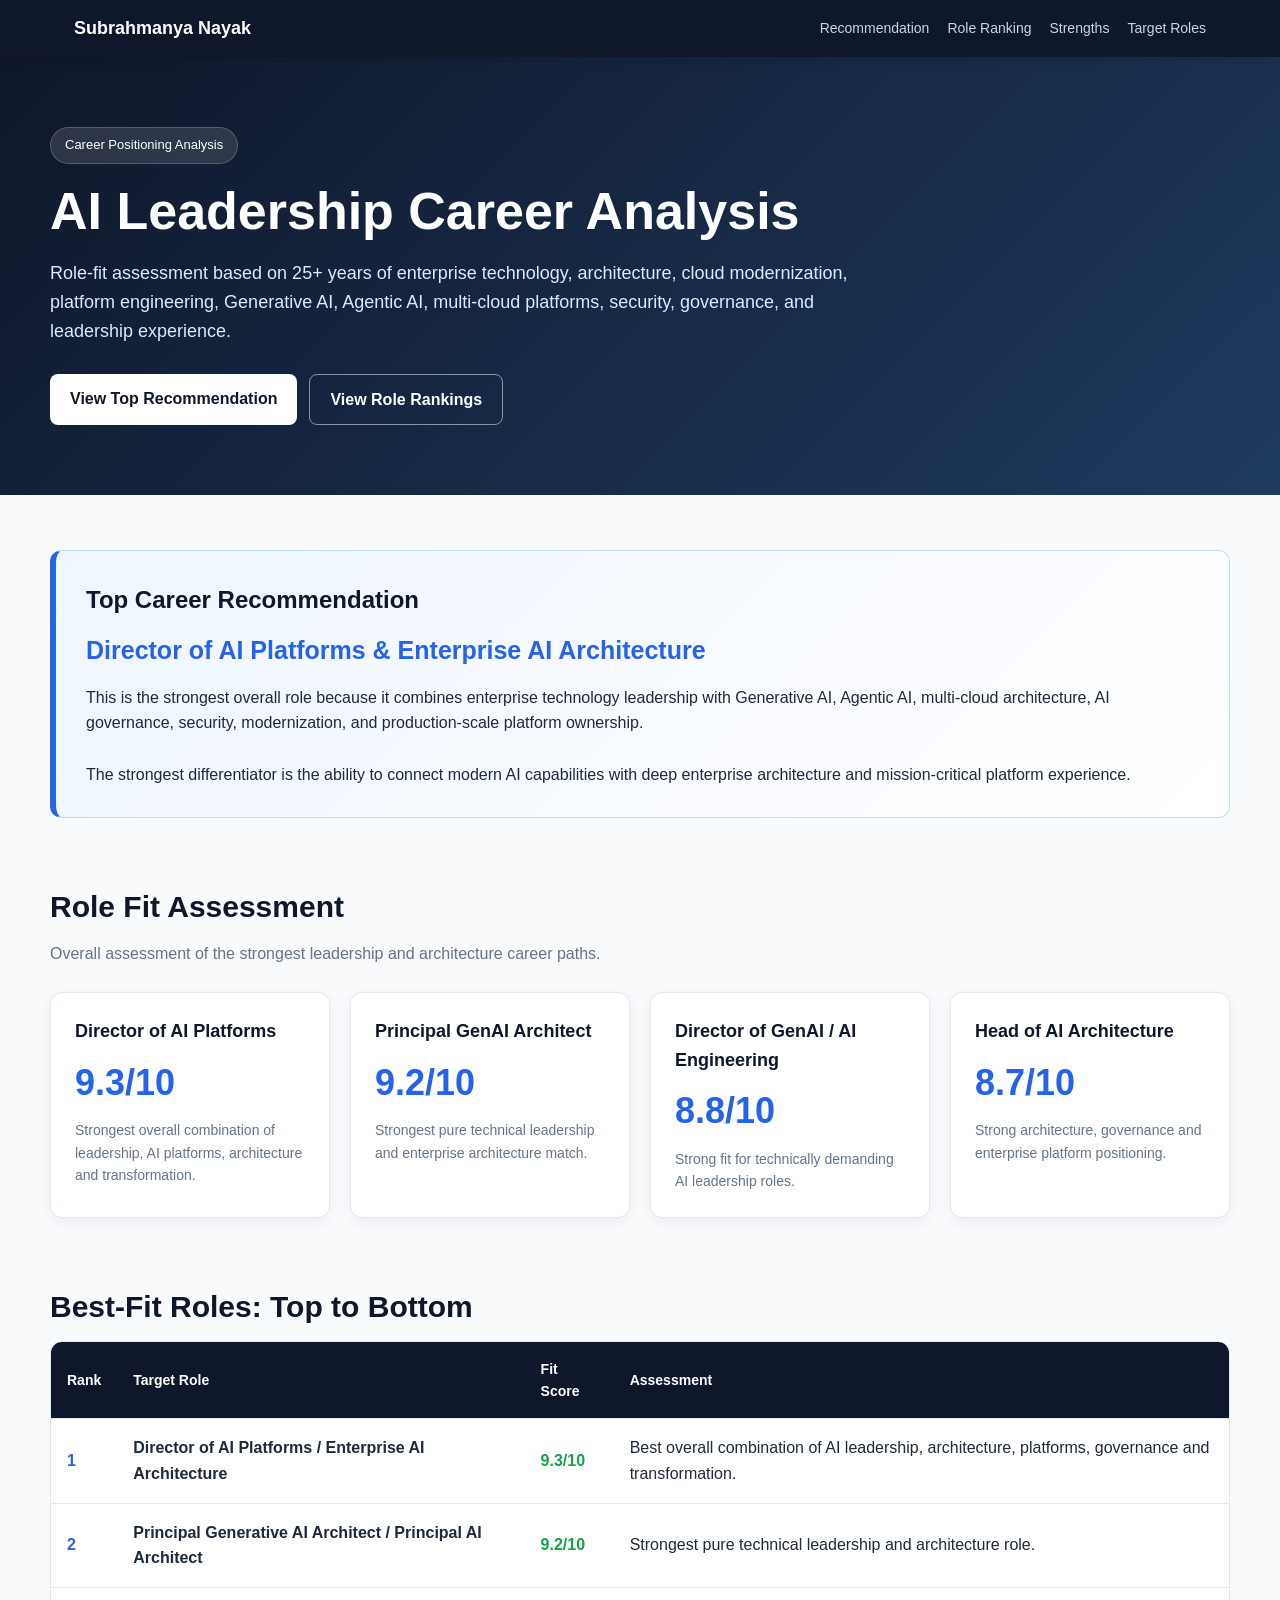
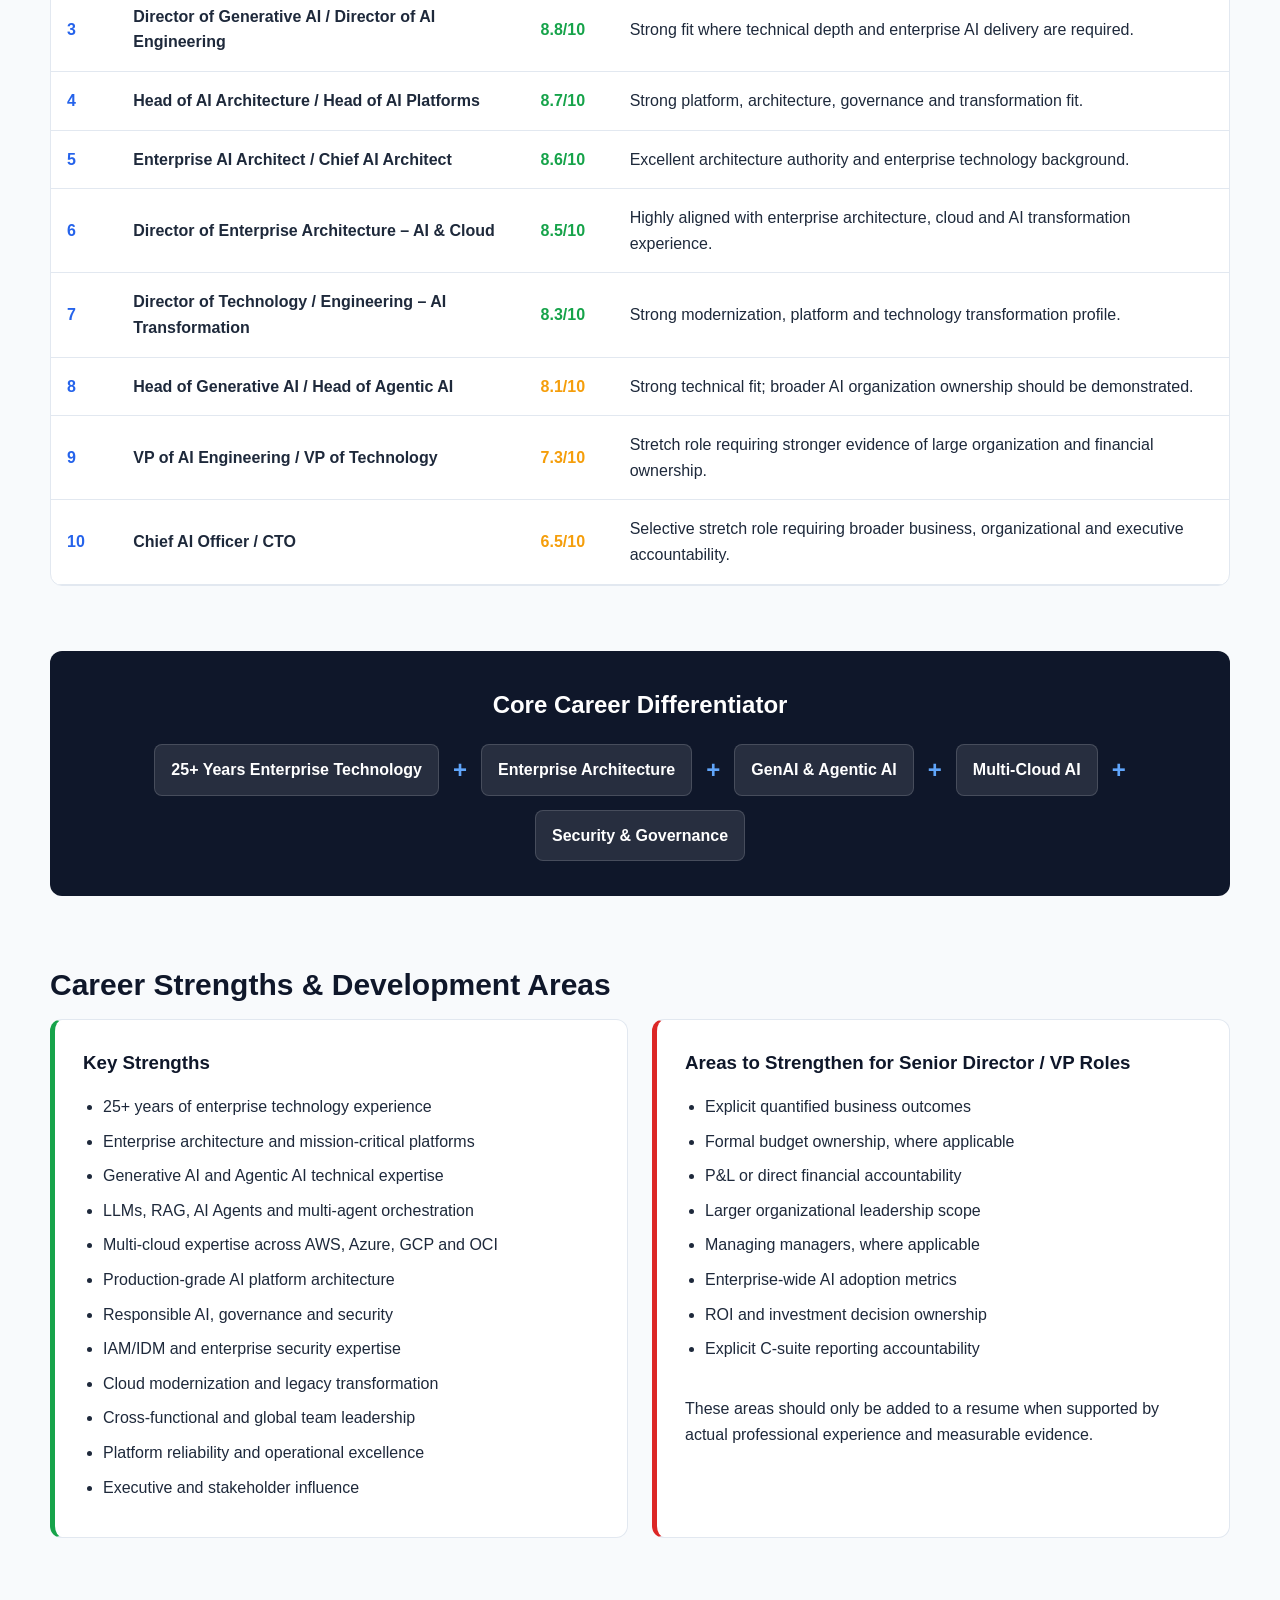
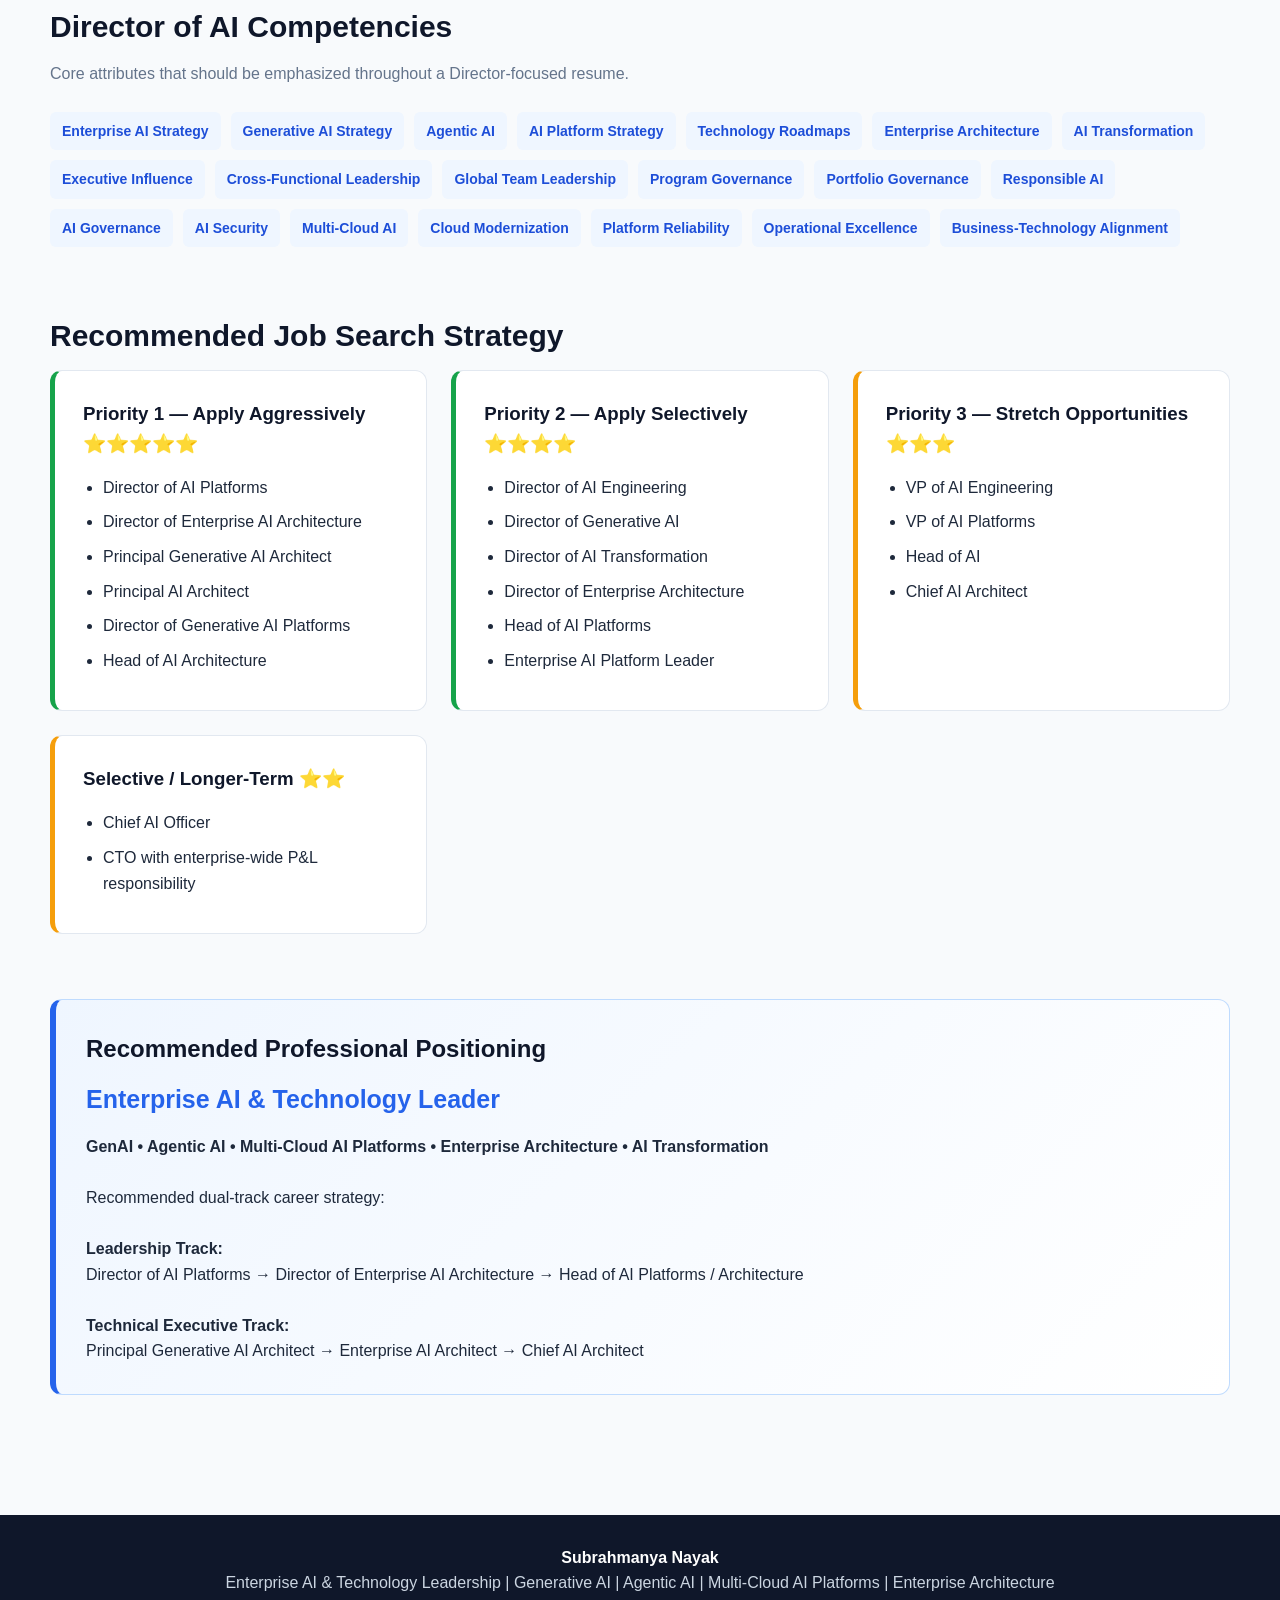
==== index.html @ f2782ea9 "Add files via upload" ====
<!DOCTYPE html>
<html lang="en">
<head>
  <meta charset="UTF-8">
  <meta name="viewport" content="width=device-width, initial-scale=1.0">

  <!-- EDIT: Change page title -->
  <title>AI Leadership Career Analysis | Subrahmanya Nayak</title>

  <style>
    /* ============================
       EASY CUSTOMIZATION VARIABLES
       ============================ */
    :root {
      --primary: #2563eb;
      --secondary: #0f172a;
      --accent: #16a34a;
      --light-bg: #f8fafc;
      --card-bg: #ffffff;
      --text: #1e293b;
      --muted: #64748b;
      --border: #e2e8f0;
      --warning: #f59e0b;
      --danger: #dc2626;
      --max-width: 1180px;
    }

    * {
      box-sizing: border-box;
      margin: 0;
      padding: 0;
    }

    html {
      scroll-behavior: smooth;
    }

    body {
      font-family: Arial, Helvetica, sans-serif;
      background: var(--light-bg);
      color: var(--text);
      line-height: 1.6;
    }

    /* Navigation */
    nav {
      background: var(--secondary);
      position: sticky;
      top: 0;
      z-index: 100;
      box-shadow: 0 2px 10px rgba(0,0,0,0.15);
    }

    .nav-container {
      max-width: var(--max-width);
      margin: auto;
      padding: 14px 24px;
      display: flex;
      justify-content: space-between;
      align-items: center;
      gap: 20px;
    }

    .logo {
      color: #fff;
      font-size: 18px;
      font-weight: 700;
    }

    .nav-links {
      display: flex;
      gap: 18px;
      flex-wrap: wrap;
    }

    .nav-links a {
      color: #cbd5e1;
      text-decoration: none;
      font-size: 14px;
    }

    .nav-links a:hover {
      color: #fff;
    }

    /* Hero */
    .hero {
      background: linear-gradient(135deg, #0f172a, #1e3a5f);
      color: #fff;
      padding: 70px 24px;
    }

    .container {
      max-width: var(--max-width);
      margin: auto;
    }

    .badge {
      display: inline-block;
      padding: 7px 14px;
      border-radius: 30px;
      background: rgba(255,255,255,0.12);
      border: 1px solid rgba(255,255,255,0.2);
      font-size: 13px;
      margin-bottom: 18px;
    }

    h1 {
      font-size: clamp(32px, 5vw, 52px);
      line-height: 1.15;
      margin-bottom: 18px;
      max-width: 900px;
    }

    .hero p {
      max-width: 850px;
      color: #dbeafe;
      font-size: 18px;
    }

    .hero-actions {
      margin-top: 28px;
      display: flex;
      gap: 12px;
      flex-wrap: wrap;
    }

    .btn {
      display: inline-block;
      padding: 12px 20px;
      border-radius: 8px;
      text-decoration: none;
      font-weight: 600;
      transition: 0.2s;
    }

    .btn-primary {
      background: #fff;
      color: var(--secondary);
    }

    .btn-secondary {
      border: 1px solid rgba(255,255,255,0.5);
      color: #fff;
    }

    .btn:hover {
      transform: translateY(-2px);
    }

    /* Main */
    main {
      padding: 55px 24px;
    }

    section {
      margin-bottom: 65px;
      scroll-margin-top: 80px;
    }

    .section-heading {
      margin-bottom: 10px;
      font-size: 30px;
      color: var(--secondary);
    }

    .section-intro {
      color: var(--muted);
      max-width: 850px;
      margin-bottom: 25px;
    }

    /* Recommendation */
    .recommendation {
      background: linear-gradient(135deg, #eff6ff, #ffffff);
      border: 1px solid #bfdbfe;
      border-left: 6px solid var(--primary);
      padding: 30px;
      border-radius: 12px;
    }

    .recommendation h2 {
      color: var(--secondary);
      margin-bottom: 10px;
    }

    .recommendation .role {
      color: var(--primary);
      font-size: 25px;
      font-weight: 800;
      margin-bottom: 15px;
    }

    /* Score cards */
    .score-grid {
      display: grid;
      grid-template-columns: repeat(auto-fit, minmax(230px, 1fr));
      gap: 20px;
    }

    .score-card {
      background: var(--card-bg);
      border: 1px solid var(--border);
      border-radius: 12px;
      padding: 24px;
      box-shadow: 0 4px 14px rgba(15, 23, 42, 0.05);
    }

    .score {
      font-size: 36px;
      font-weight: 800;
      color: var(--primary);
      margin: 8px 0;
    }

    .score-card h3 {
      color: var(--secondary);
      font-size: 18px;
    }

    .score-card p {
      color: var(--muted);
      font-size: 14px;
    }

    /* Table */
    .table-wrapper {
      overflow-x: auto;
      background: #fff;
      border: 1px solid var(--border);
      border-radius: 12px;
    }

    table {
      width: 100%;
      border-collapse: collapse;
      min-width: 750px;
    }

    th, td {
      padding: 16px;
      text-align: left;
      border-bottom: 1px solid var(--border);
    }

    th {
      background: var(--secondary);
      color: #fff;
      font-size: 14px;
    }

    tr:hover td {
      background: #f8fafc;
    }

    .rank {
      font-weight: 800;
      color: var(--primary);
    }

    .fit-high {
      color: var(--accent);
      font-weight: 700;
    }

    .fit-medium {
      color: var(--warning);
      font-weight: 700;
    }

    /* Two-column */
    .two-column {
      display: grid;
      grid-template-columns: repeat(auto-fit, minmax(320px, 1fr));
      gap: 24px;
    }

    .content-card {
      background: #fff;
      padding: 28px;
      border: 1px solid var(--border);
      border-radius: 12px;
    }

    .content-card h3 {
      margin-bottom: 16px;
      color: var(--secondary);
    }

    ul {
      padding-left: 20px;
    }

    li {
      margin-bottom: 9px;
    }

    /* Tags */
    .tag-container {
      display: flex;
      flex-wrap: wrap;
      gap: 10px;
    }

    .tag {
      background: #eff6ff;
      color: #1d4ed8;
      padding: 8px 12px;
      border-radius: 6px;
      font-size: 14px;
      font-weight: 600;
    }

    /* Formula */
    .formula {
      background: var(--secondary);
      color: #fff;
      border-radius: 12px;
      padding: 35px;
      text-align: center;
    }

    .formula-items {
      display: flex;
      align-items: center;
      justify-content: center;
      gap: 14px;
      flex-wrap: wrap;
      margin-top: 20px;
    }

    .formula-item {
      background: rgba(255,255,255,0.1);
      border: 1px solid rgba(255,255,255,0.15);
      padding: 12px 16px;
      border-radius: 8px;
      font-weight: 600;
    }

    .plus {
      color: #60a5fa;
      font-size: 24px;
      font-weight: bold;
    }

    /* Priority */
    .priority {
      border-left: 5px solid var(--accent);
    }

    .stretch {
      border-left: 5px solid var(--warning);
    }

    .gap {
      border-left: 5px solid var(--danger);
    }

    /* Footer */
    footer {
      background: var(--secondary);
      color: #cbd5e1;
      text-align: center;
      padding: 30px 20px;
    }

    footer strong {
      color: #fff;
    }

    @media (max-width: 700px) {
      .nav-container {
        flex-direction: column;
        align-items: flex-start;
      }

      .hero {
        padding: 50px 20px;
      }

      main {
        padding: 40px 18px;
      }
    }
  </style>
</head>

<body>

  <!-- ============================
       NAVIGATION
       ============================ -->
  <nav>
    <div class="nav-container">
      <!-- EDIT: Your Name -->
      <div class="logo">Subrahmanya Nayak</div>

      <div class="nav-links">
        <a href="#recommendation">Recommendation</a>
        <a href="#ranking">Role Ranking</a>
        <a href="#strengths">Strengths</a>
        <a href="#priorities">Target Roles</a>
      </div>
    </div>
  </nav>


  <!-- ============================
       HERO
       ============================ -->
  <header class="hero">
    <div class="container">
      <div class="badge">Career Positioning Analysis</div>

      <h1>AI Leadership Career Analysis</h1>

      <p>
        Role-fit assessment based on 25+ years of enterprise technology,
        architecture, cloud modernization, platform engineering, Generative AI,
        Agentic AI, multi-cloud platforms, security, governance, and leadership experience.
      </p>

      <div class="hero-actions">
        <a class="btn btn-primary" href="#recommendation">View Top Recommendation</a>
        <a class="btn btn-secondary" href="#ranking">View Role Rankings</a>
      </div>
    </div>
  </header>


  <main>
    <div class="container">

      <!-- ============================
           TOP RECOMMENDATION
           ============================ -->
      <section id="recommendation">
        <div class="recommendation">
          <h2>Top Career Recommendation</h2>

          <div class="role">
            Director of AI Platforms & Enterprise AI Architecture
          </div>

          <p>
            This is the strongest overall role because it combines enterprise
            technology leadership with Generative AI, Agentic AI, multi-cloud
            architecture, AI governance, security, modernization, and
            production-scale platform ownership.
          </p>

          <br>

          <p>
            The strongest differentiator is the ability to connect modern AI
            capabilities with deep enterprise architecture and mission-critical
            platform experience.
          </p>
        </div>
      </section>


      <!-- ============================
           ROLE FIT SCORES
           ============================ -->
      <section>
        <h2 class="section-heading">Role Fit Assessment</h2>
        <p class="section-intro">
          Overall assessment of the strongest leadership and architecture career paths.
        </p>

        <div class="score-grid">

          <div class="score-card">
            <h3>Director of AI Platforms</h3>
            <div class="score">9.3/10</div>
            <p>Strongest overall combination of leadership, AI platforms, architecture and transformation.</p>
          </div>

          <div class="score-card">
            <h3>Principal GenAI Architect</h3>
            <div class="score">9.2/10</div>
            <p>Strongest pure technical leadership and enterprise architecture match.</p>
          </div>

          <div class="score-card">
            <h3>Director of GenAI / AI Engineering</h3>
            <div class="score">8.8/10</div>
            <p>Strong fit for technically demanding AI leadership roles.</p>
          </div>

          <div class="score-card">
            <h3>Head of AI Architecture</h3>
            <div class="score">8.7/10</div>
            <p>Strong architecture, governance and enterprise platform positioning.</p>
          </div>

        </div>
      </section>


      <!-- ============================
           FULL RANKING
           ============================ -->
      <section id="ranking">
        <h2 class="section-heading">Best-Fit Roles: Top to Bottom</h2>

        <div class="table-wrapper">
          <table>
            <thead>
              <tr>
                <th>Rank</th>
                <th>Target Role</th>
                <th>Fit Score</th>
                <th>Assessment</th>
              </tr>
            </thead>

            <tbody>
              <tr>
                <td class="rank">1</td>
                <td><strong>Director of AI Platforms / Enterprise AI Architecture</strong></td>
                <td class="fit-high">9.3/10</td>
                <td>Best overall combination of AI leadership, architecture, platforms, governance and transformation.</td>
              </tr>

              <tr>
                <td class="rank">2</td>
                <td><strong>Principal Generative AI Architect / Principal AI Architect</strong></td>
                <td class="fit-high">9.2/10</td>
                <td>Strongest pure technical leadership and architecture role.</td>
              </tr>

              <tr>
                <td class="rank">3</td>
                <td><strong>Director of Generative AI / Director of AI Engineering</strong></td>
                <td class="fit-high">8.8/10</td>
                <td>Strong fit where technical depth and enterprise AI delivery are required.</td>
              </tr>

              <tr>
                <td class="rank">4</td>
                <td><strong>Head of AI Architecture / Head of AI Platforms</strong></td>
                <td class="fit-high">8.7/10</td>
                <td>Strong platform, architecture, governance and transformation fit.</td>
              </tr>

              <tr>
                <td class="rank">5</td>
                <td><strong>Enterprise AI Architect / Chief AI Architect</strong></td>
                <td class="fit-high">8.6/10</td>
                <td>Excellent architecture authority and enterprise technology background.</td>
              </tr>

              <tr>
                <td class="rank">6</td>
                <td><strong>Director of Enterprise Architecture – AI & Cloud</strong></td>
                <td class="fit-high">8.5/10</td>
                <td>Highly aligned with enterprise architecture, cloud and AI transformation experience.</td>
              </tr>

              <tr>
                <td class="rank">7</td>
                <td><strong>Director of Technology / Engineering – AI Transformation</strong></td>
                <td class="fit-high">8.3/10</td>
                <td>Strong modernization, platform and technology transformation profile.</td>
              </tr>

              <tr>
                <td class="rank">8</td>
                <td><strong>Head of Generative AI / Head of Agentic AI</strong></td>
                <td class="fit-medium">8.1/10</td>
                <td>Strong technical fit; broader AI organization ownership should be demonstrated.</td>
              </tr>

              <tr>
                <td class="rank">9</td>
                <td><strong>VP of AI Engineering / VP of Technology</strong></td>
                <td class="fit-medium">7.3/10</td>
                <td>Stretch role requiring stronger evidence of large organization and financial ownership.</td>
              </tr>

              <tr>
                <td class="rank">10</td>
                <td><strong>Chief AI Officer / CTO</strong></td>
                <td class="fit-medium">6.5/10</td>
                <td>Selective stretch role requiring broader business, organizational and executive accountability.</td>
              </tr>
            </tbody>
          </table>
        </div>
      </section>


      <!-- ============================
           CORE DIFFERENTIATOR
           ============================ -->
      <section>
        <div class="formula">
          <h2>Core Career Differentiator</h2>

          <div class="formula-items">
            <div class="formula-item">25+ Years Enterprise Technology</div>
            <div class="plus">+</div>
            <div class="formula-item">Enterprise Architecture</div>
            <div class="plus">+</div>
            <div class="formula-item">GenAI & Agentic AI</div>
            <div class="plus">+</div>
            <div class="formula-item">Multi-Cloud AI</div>
            <div class="plus">+</div>
            <div class="formula-item">Security & Governance</div>
          </div>
        </div>
      </section>


      <!-- ============================
           STRENGTHS AND GAPS
           ============================ -->
      <section id="strengths">
        <h2 class="section-heading">Career Strengths & Development Areas</h2>

        <div class="two-column">

          <div class="content-card priority">
            <h3>Key Strengths</h3>
            <ul>
              <li>25+ years of enterprise technology experience</li>
              <li>Enterprise architecture and mission-critical platforms</li>
              <li>Generative AI and Agentic AI technical expertise</li>
              <li>LLMs, RAG, AI Agents and multi-agent orchestration</li>
              <li>Multi-cloud expertise across AWS, Azure, GCP and OCI</li>
              <li>Production-grade AI platform architecture</li>
              <li>Responsible AI, governance and security</li>
              <li>IAM/IDM and enterprise security expertise</li>
              <li>Cloud modernization and legacy transformation</li>
              <li>Cross-functional and global team leadership</li>
              <li>Platform reliability and operational excellence</li>
              <li>Executive and stakeholder influence</li>
            </ul>
          </div>

          <div class="content-card gap">
            <h3>Areas to Strengthen for Senior Director / VP Roles</h3>
            <ul>
              <li>Explicit quantified business outcomes</li>
              <li>Formal budget ownership, where applicable</li>
              <li>P&L or direct financial accountability</li>
              <li>Larger organizational leadership scope</li>
              <li>Managing managers, where applicable</li>
              <li>Enterprise-wide AI adoption metrics</li>
              <li>ROI and investment decision ownership</li>
              <li>Explicit C-suite reporting accountability</li>
            </ul>

            <br>

            <p>
              These areas should only be added to a resume when supported by
              actual professional experience and measurable evidence.
            </p>
          </div>

        </div>
      </section>


      <!-- ============================
           DIRECTOR ATTRIBUTES
           ============================ -->
      <section>
        <h2 class="section-heading">Director of AI Competencies</h2>

        <p class="section-intro">
          Core attributes that should be emphasized throughout a Director-focused resume.
        </p>

        <div class="tag-container">
          <span class="tag">Enterprise AI Strategy</span>
          <span class="tag">Generative AI Strategy</span>
          <span class="tag">Agentic AI</span>
          <span class="tag">AI Platform Strategy</span>
          <span class="tag">Technology Roadmaps</span>
          <span class="tag">Enterprise Architecture</span>
          <span class="tag">AI Transformation</span>
          <span class="tag">Executive Influence</span>
          <span class="tag">Cross-Functional Leadership</span>
          <span class="tag">Global Team Leadership</span>
          <span class="tag">Program Governance</span>
          <span class="tag">Portfolio Governance</span>
          <span class="tag">Responsible AI</span>
          <span class="tag">AI Governance</span>
          <span class="tag">AI Security</span>
          <span class="tag">Multi-Cloud AI</span>
          <span class="tag">Cloud Modernization</span>
          <span class="tag">Platform Reliability</span>
          <span class="tag">Operational Excellence</span>
          <span class="tag">Business-Technology Alignment</span>
        </div>
      </section>


      <!-- ============================
           TARGET STRATEGY
           ============================ -->
      <section id="priorities">
        <h2 class="section-heading">Recommended Job Search Strategy</h2>

        <div class="two-column">

          <div class="content-card priority">
            <h3>Priority 1 — Apply Aggressively ⭐⭐⭐⭐⭐</h3>
            <ul>
              <li>Director of AI Platforms</li>
              <li>Director of Enterprise AI Architecture</li>
              <li>Principal Generative AI Architect</li>
              <li>Principal AI Architect</li>
              <li>Director of Generative AI Platforms</li>
              <li>Head of AI Architecture</li>
            </ul>
          </div>

          <div class="content-card priority">
            <h3>Priority 2 — Apply Selectively ⭐⭐⭐⭐</h3>
            <ul>
              <li>Director of AI Engineering</li>
              <li>Director of Generative AI</li>
              <li>Director of AI Transformation</li>
              <li>Director of Enterprise Architecture</li>
              <li>Head of AI Platforms</li>
              <li>Enterprise AI Platform Leader</li>
            </ul>
          </div>

          <div class="content-card stretch">
            <h3>Priority 3 — Stretch Opportunities ⭐⭐⭐</h3>
            <ul>
              <li>VP of AI Engineering</li>
              <li>VP of AI Platforms</li>
              <li>Head of AI</li>
              <li>Chief AI Architect</li>
            </ul>
          </div>

          <div class="content-card stretch">
            <h3>Selective / Longer-Term ⭐⭐</h3>
            <ul>
              <li>Chief AI Officer</li>
              <li>CTO with enterprise-wide P&L responsibility</li>
            </ul>
          </div>

        </div>
      </section>


      <!-- ============================
           FINAL POSITIONING
           ============================ -->
      <section>
        <div class="recommendation">
          <h2>Recommended Professional Positioning</h2>

          <div class="role">
            Enterprise AI & Technology Leader
          </div>

          <p>
            <strong>
              GenAI • Agentic AI • Multi-Cloud AI Platforms • Enterprise Architecture • AI Transformation
            </strong>
          </p>

          <br>

          <p>
            Recommended dual-track career strategy:
          </p>

          <br>

          <p>
            <strong>Leadership Track:</strong><br>
            Director of AI Platforms → Director of Enterprise AI Architecture →
            Head of AI Platforms / Architecture
          </p>

          <br>

          <p>
            <strong>Technical Executive Track:</strong><br>
            Principal Generative AI Architect → Enterprise AI Architect →
            Chief AI Architect
          </p>
        </div>
      </section>

    </div>
  </main>


  <!-- ============================
       FOOTER
       ============================ -->
  <footer>
    <p>
      <strong>Subrahmanya Nayak</strong><br>
      Enterprise AI & Technology Leadership | Generative AI | Agentic AI |
      Multi-Cloud AI Platforms | Enterprise Architecture
    </p>
  </footer>

</body>
</html>
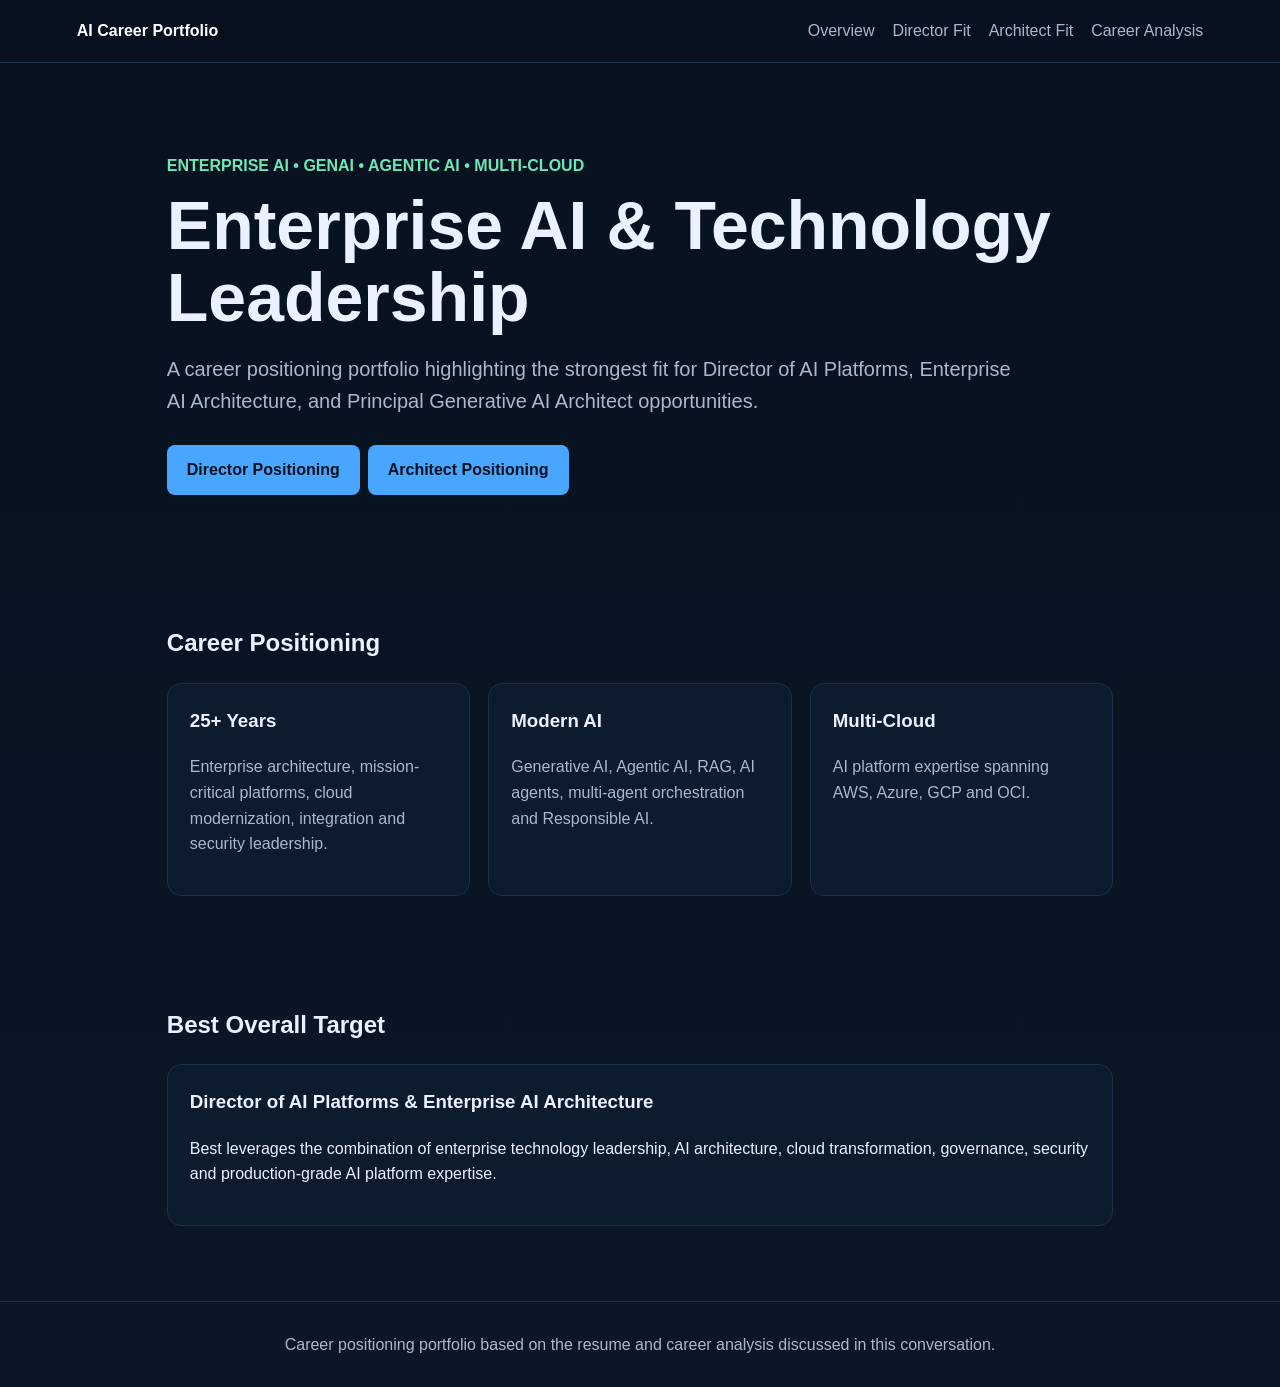
==== commit 6065ef7f: "Add files via upload" ====
--- a/index.html
+++ b/index.html
@@ -1,814 +1,9 @@
-<!DOCTYPE html>
-<html lang="en">
-<head>
-  <meta charset="UTF-8">
-  <meta name="viewport" content="width=device-width, initial-scale=1.0">
-
-  <!-- EDIT: Change page title -->
-  <title>AI Leadership Career Analysis | Subrahmanya Nayak</title>
-
-  <style>
-    /* ============================
-       EASY CUSTOMIZATION VARIABLES
-       ============================ */
-    :root {
-      --primary: #2563eb;
-      --secondary: #0f172a;
-      --accent: #16a34a;
-      --light-bg: #f8fafc;
-      --card-bg: #ffffff;
-      --text: #1e293b;
-      --muted: #64748b;
-      --border: #e2e8f0;
-      --warning: #f59e0b;
-      --danger: #dc2626;
-      --max-width: 1180px;
-    }
-
-    * {
-      box-sizing: border-box;
-      margin: 0;
-      padding: 0;
-    }
-
-    html {
-      scroll-behavior: smooth;
-    }
-
-    body {
-      font-family: Arial, Helvetica, sans-serif;
-      background: var(--light-bg);
-      color: var(--text);
-      line-height: 1.6;
-    }
-
-    /* Navigation */
-    nav {
-      background: var(--secondary);
-      position: sticky;
-      top: 0;
-      z-index: 100;
-      box-shadow: 0 2px 10px rgba(0,0,0,0.15);
-    }
-
-    .nav-container {
-      max-width: var(--max-width);
-      margin: auto;
-      padding: 14px 24px;
-      display: flex;
-      justify-content: space-between;
-      align-items: center;
-      gap: 20px;
-    }
-
-    .logo {
-      color: #fff;
-      font-size: 18px;
-      font-weight: 700;
-    }
-
-    .nav-links {
-      display: flex;
-      gap: 18px;
-      flex-wrap: wrap;
-    }
-
-    .nav-links a {
-      color: #cbd5e1;
-      text-decoration: none;
-      font-size: 14px;
-    }
-
-    .nav-links a:hover {
-      color: #fff;
-    }
-
-    /* Hero */
-    .hero {
-      background: linear-gradient(135deg, #0f172a, #1e3a5f);
-      color: #fff;
-      padding: 70px 24px;
-    }
-
-    .container {
-      max-width: var(--max-width);
-      margin: auto;
-    }
-
-    .badge {
-      display: inline-block;
-      padding: 7px 14px;
-      border-radius: 30px;
-      background: rgba(255,255,255,0.12);
-      border: 1px solid rgba(255,255,255,0.2);
-      font-size: 13px;
-      margin-bottom: 18px;
-    }
-
-    h1 {
-      font-size: clamp(32px, 5vw, 52px);
-      line-height: 1.15;
-      margin-bottom: 18px;
-      max-width: 900px;
-    }
-
-    .hero p {
-      max-width: 850px;
-      color: #dbeafe;
-      font-size: 18px;
-    }
-
-    .hero-actions {
-      margin-top: 28px;
-      display: flex;
-      gap: 12px;
-      flex-wrap: wrap;
-    }
-
-    .btn {
-      display: inline-block;
-      padding: 12px 20px;
-      border-radius: 8px;
-      text-decoration: none;
-      font-weight: 600;
-      transition: 0.2s;
-    }
-
-    .btn-primary {
-      background: #fff;
-      color: var(--secondary);
-    }
-
-    .btn-secondary {
-      border: 1px solid rgba(255,255,255,0.5);
-      color: #fff;
-    }
-
-    .btn:hover {
-      transform: translateY(-2px);
-    }
-
-    /* Main */
-    main {
-      padding: 55px 24px;
-    }
-
-    section {
-      margin-bottom: 65px;
-      scroll-margin-top: 80px;
-    }
-
-    .section-heading {
-      margin-bottom: 10px;
-      font-size: 30px;
-      color: var(--secondary);
-    }
-
-    .section-intro {
-      color: var(--muted);
-      max-width: 850px;
-      margin-bottom: 25px;
-    }
-
-    /* Recommendation */
-    .recommendation {
-      background: linear-gradient(135deg, #eff6ff, #ffffff);
-      border: 1px solid #bfdbfe;
-      border-left: 6px solid var(--primary);
-      padding: 30px;
-      border-radius: 12px;
-    }
-
-    .recommendation h2 {
-      color: var(--secondary);
-      margin-bottom: 10px;
-    }
-
-    .recommendation .role {
-      color: var(--primary);
-      font-size: 25px;
-      font-weight: 800;
-      margin-bottom: 15px;
-    }
-
-    /* Score cards */
-    .score-grid {
-      display: grid;
-      grid-template-columns: repeat(auto-fit, minmax(230px, 1fr));
-      gap: 20px;
-    }
-
-    .score-card {
-      background: var(--card-bg);
-      border: 1px solid var(--border);
-      border-radius: 12px;
-      padding: 24px;
-      box-shadow: 0 4px 14px rgba(15, 23, 42, 0.05);
-    }
-
-    .score {
-      font-size: 36px;
-      font-weight: 800;
-      color: var(--primary);
-      margin: 8px 0;
-    }
-
-    .score-card h3 {
-      color: var(--secondary);
-      font-size: 18px;
-    }
-
-    .score-card p {
-      color: var(--muted);
-      font-size: 14px;
-    }
-
-    /* Table */
-    .table-wrapper {
-      overflow-x: auto;
-      background: #fff;
-      border: 1px solid var(--border);
-      border-radius: 12px;
-    }
-
-    table {
-      width: 100%;
-      border-collapse: collapse;
-      min-width: 750px;
-    }
-
-    th, td {
-      padding: 16px;
-      text-align: left;
-      border-bottom: 1px solid var(--border);
-    }
-
-    th {
-      background: var(--secondary);
-      color: #fff;
-      font-size: 14px;
-    }
-
-    tr:hover td {
-      background: #f8fafc;
-    }
-
-    .rank {
-      font-weight: 800;
-      color: var(--primary);
-    }
-
-    .fit-high {
-      color: var(--accent);
-      font-weight: 700;
-    }
-
-    .fit-medium {
-      color: var(--warning);
-      font-weight: 700;
-    }
-
-    /* Two-column */
-    .two-column {
-      display: grid;
-      grid-template-columns: repeat(auto-fit, minmax(320px, 1fr));
-      gap: 24px;
-    }
-
-    .content-card {
-      background: #fff;
-      padding: 28px;
-      border: 1px solid var(--border);
-      border-radius: 12px;
-    }
-
-    .content-card h3 {
-      margin-bottom: 16px;
-      color: var(--secondary);
-    }
-
-    ul {
-      padding-left: 20px;
-    }
-
-    li {
-      margin-bottom: 9px;
-    }
-
-    /* Tags */
-    .tag-container {
-      display: flex;
-      flex-wrap: wrap;
-      gap: 10px;
-    }
-
-    .tag {
-      background: #eff6ff;
-      color: #1d4ed8;
-      padding: 8px 12px;
-      border-radius: 6px;
-      font-size: 14px;
-      font-weight: 600;
-    }
-
-    /* Formula */
-    .formula {
-      background: var(--secondary);
-      color: #fff;
-      border-radius: 12px;
-      padding: 35px;
-      text-align: center;
-    }
-
-    .formula-items {
-      display: flex;
-      align-items: center;
-      justify-content: center;
-      gap: 14px;
-      flex-wrap: wrap;
-      margin-top: 20px;
-    }
-
-    .formula-item {
-      background: rgba(255,255,255,0.1);
-      border: 1px solid rgba(255,255,255,0.15);
-      padding: 12px 16px;
-      border-radius: 8px;
-      font-weight: 600;
-    }
-
-    .plus {
-      color: #60a5fa;
-      font-size: 24px;
-      font-weight: bold;
-    }
-
-    /* Priority */
-    .priority {
-      border-left: 5px solid var(--accent);
-    }
-
-    .stretch {
-      border-left: 5px solid var(--warning);
-    }
-
-    .gap {
-      border-left: 5px solid var(--danger);
-    }
-
-    /* Footer */
-    footer {
-      background: var(--secondary);
-      color: #cbd5e1;
-      text-align: center;
-      padding: 30px 20px;
-    }
-
-    footer strong {
-      color: #fff;
-    }
-
-    @media (max-width: 700px) {
-      .nav-container {
-        flex-direction: column;
-        align-items: flex-start;
-      }
-
-      .hero {
-        padding: 50px 20px;
-      }
-
-      main {
-        padding: 40px 18px;
-      }
-    }
-  </style>
-</head>
-
-<body>
-
-  <!-- ============================
-       NAVIGATION
-       ============================ -->
-  <nav>
-    <div class="nav-container">
-      <!-- EDIT: Your Name -->
-      <div class="logo">Subrahmanya Nayak</div>
-
-      <div class="nav-links">
-        <a href="#recommendation">Recommendation</a>
-        <a href="#ranking">Role Ranking</a>
-        <a href="#strengths">Strengths</a>
-        <a href="#priorities">Target Roles</a>
-      </div>
-    </div>
-  </nav>
-
-
-  <!-- ============================
-       HERO
-       ============================ -->
-  <header class="hero">
-    <div class="container">
-      <div class="badge">Career Positioning Analysis</div>
-
-      <h1>AI Leadership Career Analysis</h1>
-
-      <p>
-        Role-fit assessment based on 25+ years of enterprise technology,
-        architecture, cloud modernization, platform engineering, Generative AI,
-        Agentic AI, multi-cloud platforms, security, governance, and leadership experience.
-      </p>
-
-      <div class="hero-actions">
-        <a class="btn btn-primary" href="#recommendation">View Top Recommendation</a>
-        <a class="btn btn-secondary" href="#ranking">View Role Rankings</a>
-      </div>
-    </div>
-  </header>
-
-
-  <main>
-    <div class="container">
-
-      <!-- ============================
-           TOP RECOMMENDATION
-           ============================ -->
-      <section id="recommendation">
-        <div class="recommendation">
-          <h2>Top Career Recommendation</h2>
-
-          <div class="role">
-            Director of AI Platforms & Enterprise AI Architecture
-          </div>
-
-          <p>
-            This is the strongest overall role because it combines enterprise
-            technology leadership with Generative AI, Agentic AI, multi-cloud
-            architecture, AI governance, security, modernization, and
-            production-scale platform ownership.
-          </p>
-
-          <br>
-
-          <p>
-            The strongest differentiator is the ability to connect modern AI
-            capabilities with deep enterprise architecture and mission-critical
-            platform experience.
-          </p>
-        </div>
-      </section>
-
-
-      <!-- ============================
-           ROLE FIT SCORES
-           ============================ -->
-      <section>
-        <h2 class="section-heading">Role Fit Assessment</h2>
-        <p class="section-intro">
-          Overall assessment of the strongest leadership and architecture career paths.
-        </p>
-
-        <div class="score-grid">
-
-          <div class="score-card">
-            <h3>Director of AI Platforms</h3>
-            <div class="score">9.3/10</div>
-            <p>Strongest overall combination of leadership, AI platforms, architecture and transformation.</p>
-          </div>
-
-          <div class="score-card">
-            <h3>Principal GenAI Architect</h3>
-            <div class="score">9.2/10</div>
-            <p>Strongest pure technical leadership and enterprise architecture match.</p>
-          </div>
-
-          <div class="score-card">
-            <h3>Director of GenAI / AI Engineering</h3>
-            <div class="score">8.8/10</div>
-            <p>Strong fit for technically demanding AI leadership roles.</p>
-          </div>
-
-          <div class="score-card">
-            <h3>Head of AI Architecture</h3>
-            <div class="score">8.7/10</div>
-            <p>Strong architecture, governance and enterprise platform positioning.</p>
-          </div>
-
-        </div>
-      </section>
-
-
-      <!-- ============================
-           FULL RANKING
-           ============================ -->
-      <section id="ranking">
-        <h2 class="section-heading">Best-Fit Roles: Top to Bottom</h2>
-
-        <div class="table-wrapper">
-          <table>
-            <thead>
-              <tr>
-                <th>Rank</th>
-                <th>Target Role</th>
-                <th>Fit Score</th>
-                <th>Assessment</th>
-              </tr>
-            </thead>
-
-            <tbody>
-              <tr>
-                <td class="rank">1</td>
-                <td><strong>Director of AI Platforms / Enterprise AI Architecture</strong></td>
-                <td class="fit-high">9.3/10</td>
-                <td>Best overall combination of AI leadership, architecture, platforms, governance and transformation.</td>
-              </tr>
-
-              <tr>
-                <td class="rank">2</td>
-                <td><strong>Principal Generative AI Architect / Principal AI Architect</strong></td>
-                <td class="fit-high">9.2/10</td>
-                <td>Strongest pure technical leadership and architecture role.</td>
-              </tr>
-
-              <tr>
-                <td class="rank">3</td>
-                <td><strong>Director of Generative AI / Director of AI Engineering</strong></td>
-                <td class="fit-high">8.8/10</td>
-                <td>Strong fit where technical depth and enterprise AI delivery are required.</td>
-              </tr>
-
-              <tr>
-                <td class="rank">4</td>
-                <td><strong>Head of AI Architecture / Head of AI Platforms</strong></td>
-                <td class="fit-high">8.7/10</td>
-                <td>Strong platform, architecture, governance and transformation fit.</td>
-              </tr>
-
-              <tr>
-                <td class="rank">5</td>
-                <td><strong>Enterprise AI Architect / Chief AI Architect</strong></td>
-                <td class="fit-high">8.6/10</td>
-                <td>Excellent architecture authority and enterprise technology background.</td>
-              </tr>
-
-              <tr>
-                <td class="rank">6</td>
-                <td><strong>Director of Enterprise Architecture – AI & Cloud</strong></td>
-                <td class="fit-high">8.5/10</td>
-                <td>Highly aligned with enterprise architecture, cloud and AI transformation experience.</td>
-              </tr>
-
-              <tr>
-                <td class="rank">7</td>
-                <td><strong>Director of Technology / Engineering – AI Transformation</strong></td>
-                <td class="fit-high">8.3/10</td>
-                <td>Strong modernization, platform and technology transformation profile.</td>
-              </tr>
-
-              <tr>
-                <td class="rank">8</td>
-                <td><strong>Head of Generative AI / Head of Agentic AI</strong></td>
-                <td class="fit-medium">8.1/10</td>
-                <td>Strong technical fit; broader AI organization ownership should be demonstrated.</td>
-              </tr>
-
-              <tr>
-                <td class="rank">9</td>
-                <td><strong>VP of AI Engineering / VP of Technology</strong></td>
-                <td class="fit-medium">7.3/10</td>
-                <td>Stretch role requiring stronger evidence of large organization and financial ownership.</td>
-              </tr>
-
-              <tr>
-                <td class="rank">10</td>
-                <td><strong>Chief AI Officer / CTO</strong></td>
-                <td class="fit-medium">6.5/10</td>
-                <td>Selective stretch role requiring broader business, organizational and executive accountability.</td>
-              </tr>
-            </tbody>
-          </table>
-        </div>
-      </section>
-
-
-      <!-- ============================
-           CORE DIFFERENTIATOR
-           ============================ -->
-      <section>
-        <div class="formula">
-          <h2>Core Career Differentiator</h2>
-
-          <div class="formula-items">
-            <div class="formula-item">25+ Years Enterprise Technology</div>
-            <div class="plus">+</div>
-            <div class="formula-item">Enterprise Architecture</div>
-            <div class="plus">+</div>
-            <div class="formula-item">GenAI & Agentic AI</div>
-            <div class="plus">+</div>
-            <div class="formula-item">Multi-Cloud AI</div>
-            <div class="plus">+</div>
-            <div class="formula-item">Security & Governance</div>
-          </div>
-        </div>
-      </section>
-
-
-      <!-- ============================
-           STRENGTHS AND GAPS
-           ============================ -->
-      <section id="strengths">
-        <h2 class="section-heading">Career Strengths & Development Areas</h2>
-
-        <div class="two-column">
-
-          <div class="content-card priority">
-            <h3>Key Strengths</h3>
-            <ul>
-              <li>25+ years of enterprise technology experience</li>
-              <li>Enterprise architecture and mission-critical platforms</li>
-              <li>Generative AI and Agentic AI technical expertise</li>
-              <li>LLMs, RAG, AI Agents and multi-agent orchestration</li>
-              <li>Multi-cloud expertise across AWS, Azure, GCP and OCI</li>
-              <li>Production-grade AI platform architecture</li>
-              <li>Responsible AI, governance and security</li>
-              <li>IAM/IDM and enterprise security expertise</li>
-              <li>Cloud modernization and legacy transformation</li>
-              <li>Cross-functional and global team leadership</li>
-              <li>Platform reliability and operational excellence</li>
-              <li>Executive and stakeholder influence</li>
-            </ul>
-          </div>
-
-          <div class="content-card gap">
-            <h3>Areas to Strengthen for Senior Director / VP Roles</h3>
-            <ul>
-              <li>Explicit quantified business outcomes</li>
-              <li>Formal budget ownership, where applicable</li>
-              <li>P&L or direct financial accountability</li>
-              <li>Larger organizational leadership scope</li>
-              <li>Managing managers, where applicable</li>
-              <li>Enterprise-wide AI adoption metrics</li>
-              <li>ROI and investment decision ownership</li>
-              <li>Explicit C-suite reporting accountability</li>
-            </ul>
-
-            <br>
-
-            <p>
-              These areas should only be added to a resume when supported by
-              actual professional experience and measurable evidence.
-            </p>
-          </div>
-
-        </div>
-      </section>
-
-
-      <!-- ============================
-           DIRECTOR ATTRIBUTES
-           ============================ -->
-      <section>
-        <h2 class="section-heading">Director of AI Competencies</h2>
-
-        <p class="section-intro">
-          Core attributes that should be emphasized throughout a Director-focused resume.
-        </p>
-
-        <div class="tag-container">
-          <span class="tag">Enterprise AI Strategy</span>
-          <span class="tag">Generative AI Strategy</span>
-          <span class="tag">Agentic AI</span>
-          <span class="tag">AI Platform Strategy</span>
-          <span class="tag">Technology Roadmaps</span>
-          <span class="tag">Enterprise Architecture</span>
-          <span class="tag">AI Transformation</span>
-          <span class="tag">Executive Influence</span>
-          <span class="tag">Cross-Functional Leadership</span>
-          <span class="tag">Global Team Leadership</span>
-          <span class="tag">Program Governance</span>
-          <span class="tag">Portfolio Governance</span>
-          <span class="tag">Responsible AI</span>
-          <span class="tag">AI Governance</span>
-          <span class="tag">AI Security</span>
-          <span class="tag">Multi-Cloud AI</span>
-          <span class="tag">Cloud Modernization</span>
-          <span class="tag">Platform Reliability</span>
-          <span class="tag">Operational Excellence</span>
-          <span class="tag">Business-Technology Alignment</span>
-        </div>
-      </section>
-
-
-      <!-- ============================
-           TARGET STRATEGY
-           ============================ -->
-      <section id="priorities">
-        <h2 class="section-heading">Recommended Job Search Strategy</h2>
-
-        <div class="two-column">
-
-          <div class="content-card priority">
-            <h3>Priority 1 — Apply Aggressively ⭐⭐⭐⭐⭐</h3>
-            <ul>
-              <li>Director of AI Platforms</li>
-              <li>Director of Enterprise AI Architecture</li>
-              <li>Principal Generative AI Architect</li>
-              <li>Principal AI Architect</li>
-              <li>Director of Generative AI Platforms</li>
-              <li>Head of AI Architecture</li>
-            </ul>
-          </div>
-
-          <div class="content-card priority">
-            <h3>Priority 2 — Apply Selectively ⭐⭐⭐⭐</h3>
-            <ul>
-              <li>Director of AI Engineering</li>
-              <li>Director of Generative AI</li>
-              <li>Director of AI Transformation</li>
-              <li>Director of Enterprise Architecture</li>
-              <li>Head of AI Platforms</li>
-              <li>Enterprise AI Platform Leader</li>
-            </ul>
-          </div>
-
-          <div class="content-card stretch">
-            <h3>Priority 3 — Stretch Opportunities ⭐⭐⭐</h3>
-            <ul>
-              <li>VP of AI Engineering</li>
-              <li>VP of AI Platforms</li>
-              <li>Head of AI</li>
-              <li>Chief AI Architect</li>
-            </ul>
-          </div>
-
-          <div class="content-card stretch">
-            <h3>Selective / Longer-Term ⭐⭐</h3>
-            <ul>
-              <li>Chief AI Officer</li>
-              <li>CTO with enterprise-wide P&L responsibility</li>
-            </ul>
-          </div>
-
-        </div>
-      </section>
-
-
-      <!-- ============================
-           FINAL POSITIONING
-           ============================ -->
-      <section>
-        <div class="recommendation">
-          <h2>Recommended Professional Positioning</h2>
-
-          <div class="role">
-            Enterprise AI & Technology Leader
-          </div>
-
-          <p>
-            <strong>
-              GenAI • Agentic AI • Multi-Cloud AI Platforms • Enterprise Architecture • AI Transformation
-            </strong>
-          </p>
-
-          <br>
-
-          <p>
-            Recommended dual-track career strategy:
-          </p>
-
-          <br>
-
-          <p>
-            <strong>Leadership Track:</strong><br>
-            Director of AI Platforms → Director of Enterprise AI Architecture →
-            Head of AI Platforms / Architecture
-          </p>
-
-          <br>
-
-          <p>
-            <strong>Technical Executive Track:</strong><br>
-            Principal Generative AI Architect → Enterprise AI Architect →
-            Chief AI Architect
-          </p>
-        </div>
-      </section>
-
-    </div>
-  </main>
-
-
-  <!-- ============================
-       FOOTER
-       ============================ -->
-  <footer>
-    <p>
-      <strong>Subrahmanya Nayak</strong><br>
-      Enterprise AI & Technology Leadership | Generative AI | Agentic AI |
-      Multi-Cloud AI Platforms | Enterprise Architecture
-    </p>
-  </footer>
-
-</body>
-</html>
+<!doctype html><html><head><meta charset="utf-8"><meta name="viewport" content="width=device-width,initial-scale=1"><title>AI Career Portfolio</title><link rel="stylesheet" href="style.css"></head><body><header><nav><a class="brand" href="index.html">AI Career Portfolio</a><div class="links">
+<a href="index.html">Overview</a><a href="director.html">Director Fit</a><a href="architect.html">Architect Fit</a><a href="analysis.html">Career Analysis</a></div></nav></header>
+<div class="hero"><div class="tag">ENTERPRISE AI • GENAI • AGENTIC AI • MULTI-CLOUD</div><h1>Enterprise AI & Technology Leadership</h1><p>A career positioning portfolio highlighting the strongest fit for Director of AI Platforms, Enterprise AI Architecture, and Principal Generative AI Architect opportunities.</p><a class="btn" href="director.html">Director Positioning</a><a class="btn" href="architect.html">Architect Positioning</a></div>
+<section><h2>Career Positioning</h2><div class="grid">
+<div class="card"><h3>25+ Years</h3><p class="muted">Enterprise architecture, mission-critical platforms, cloud modernization, integration and security leadership.</p></div>
+<div class="card"><h3>Modern AI</h3><p class="muted">Generative AI, Agentic AI, RAG, AI agents, multi-agent orchestration and Responsible AI.</p></div>
+<div class="card"><h3>Multi-Cloud</h3><p class="muted">AI platform expertise spanning AWS, Azure, GCP and OCI.</p></div>
+</div></section>
+<section><h2>Best Overall Target</h2><div class="card"><h3>Director of AI Platforms & Enterprise AI Architecture</h3><p>Best leverages the combination of enterprise technology leadership, AI architecture, cloud transformation, governance, security and production-grade AI platform expertise.</p></div></section><footer>Career positioning portfolio based on the resume and career analysis discussed in this conversation.</footer></body></html>
--- a/style.css
+++ b/style.css
@@ -0,0 +1,12 @@
+
+:root{--bg:#07111f;--card:#0d1b2e;--text:#eaf2ff;--muted:#a8b8cf;--accent:#49a6ff;--accent2:#6ee7b7}
+*{box-sizing:border-box}body{margin:0;font-family:Arial,Helvetica,sans-serif;background:linear-gradient(180deg,#07111f,#0b1728);color:var(--text);line-height:1.6}
+header{padding:18px 6%;position:sticky;top:0;background:rgba(7,17,31,.95);border-bottom:1px solid #1d3049;z-index:5}
+nav{display:flex;justify-content:space-between;align-items:center;gap:20px}.brand{font-weight:800;color:#fff;text-decoration:none}.links a{color:var(--muted);text-decoration:none;margin-left:18px}.links a:hover{color:var(--accent)}
+.hero{padding:90px 6% 65px;max-width:1100px;margin:auto}.tag{color:var(--accent2);font-weight:700}.hero h1{font-size:clamp(38px,6vw,68px);line-height:1.05;margin:12px 0}.hero p{font-size:20px;color:var(--muted);max-width:850px}
+.btn{display:inline-block;padding:12px 20px;border-radius:8px;background:var(--accent);color:#03101e;text-decoration:none;font-weight:700;margin:8px 8px 0 0}
+section{max-width:1100px;margin:auto;padding:45px 6%}.grid{display:grid;grid-template-columns:repeat(auto-fit,minmax(240px,1fr));gap:18px}.card{background:var(--card);border:1px solid #1d3049;border-radius:14px;padding:22px}.card h3{margin-top:0}.muted{color:var(--muted)}
+table{width:100%;border-collapse:collapse;background:var(--card);border-radius:12px;overflow:hidden}th,td{padding:14px;border-bottom:1px solid #1d3049;text-align:left}th{color:var(--accent2)}
+ul{padding-left:20px}footer{padding:30px 6%;text-align:center;color:var(--muted);border-top:1px solid #1d3049;margin-top:30px}
+.badge{display:inline-block;background:#102844;color:#8bc7ff;padding:6px 10px;border-radius:20px;margin:4px;font-size:13px}
+@media(max-width:650px){.links{display:none}.hero{padding-top:60px}table{font-size:13px}}
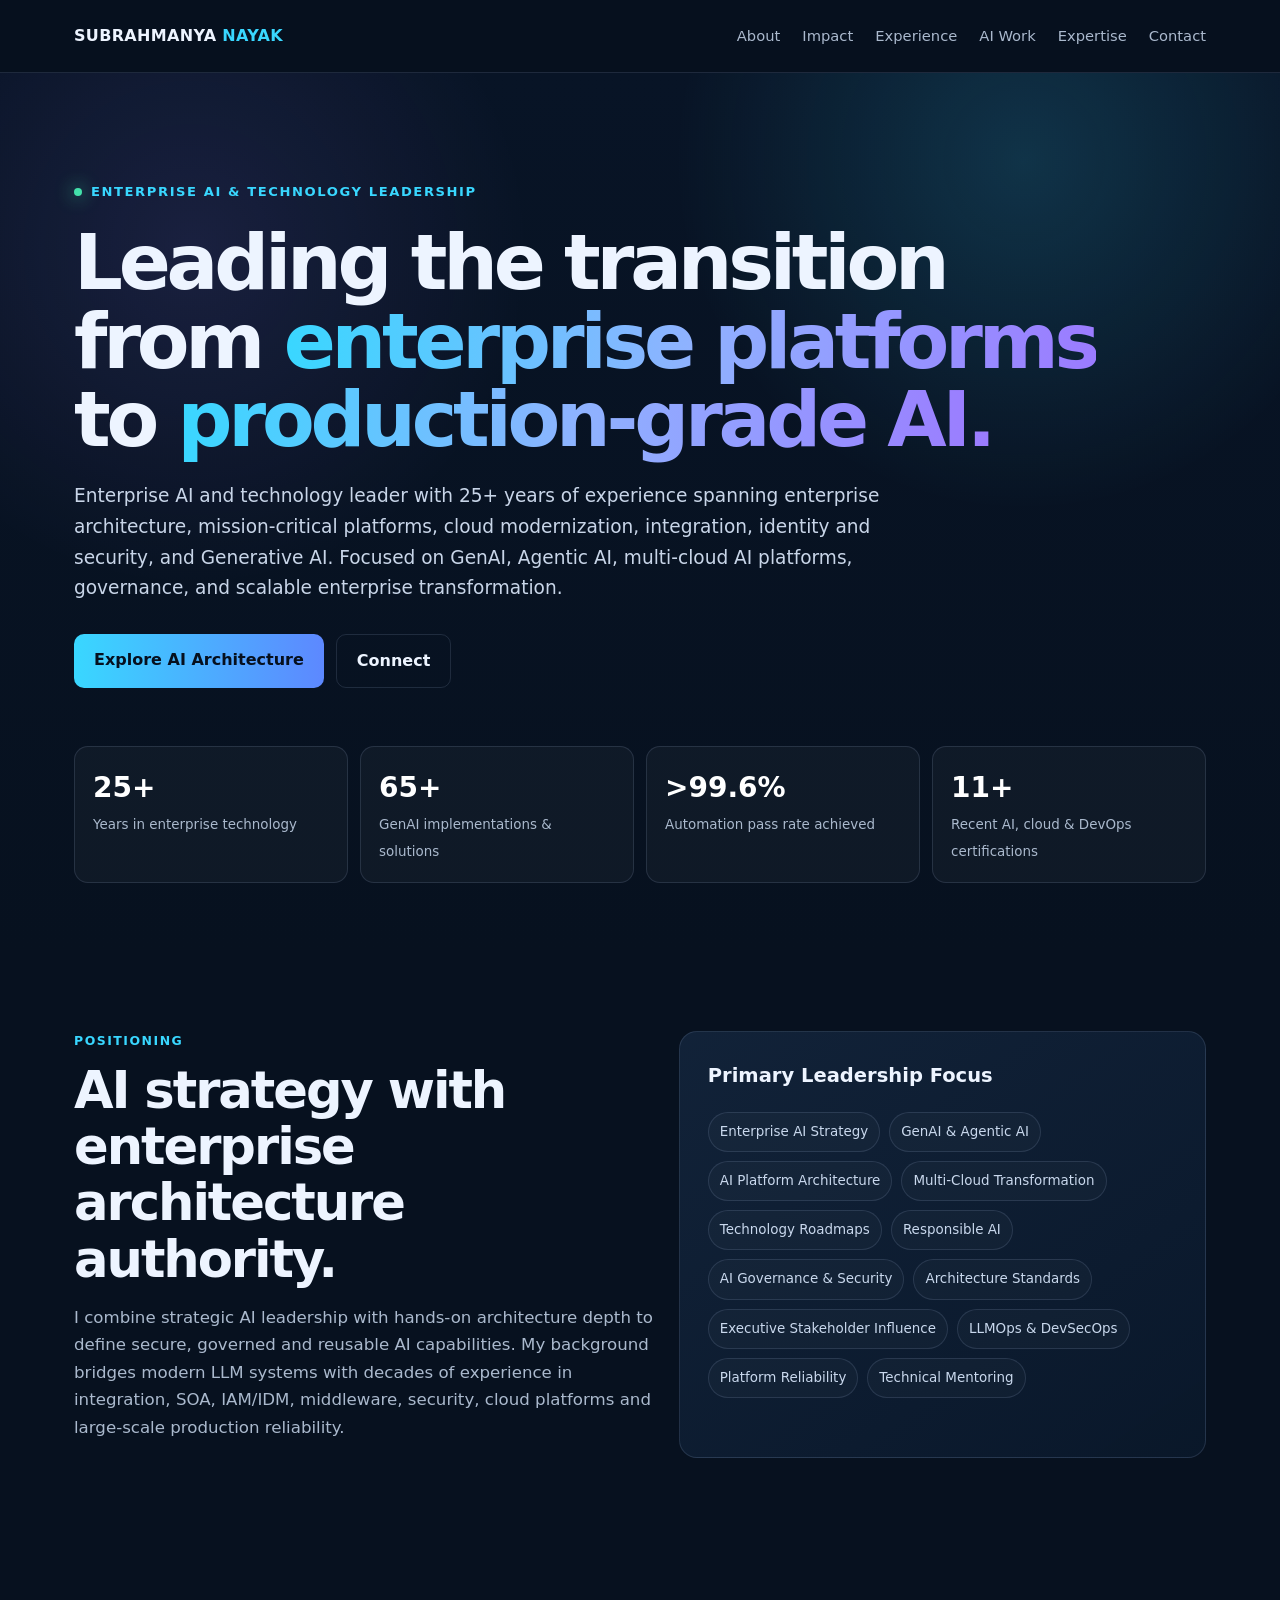
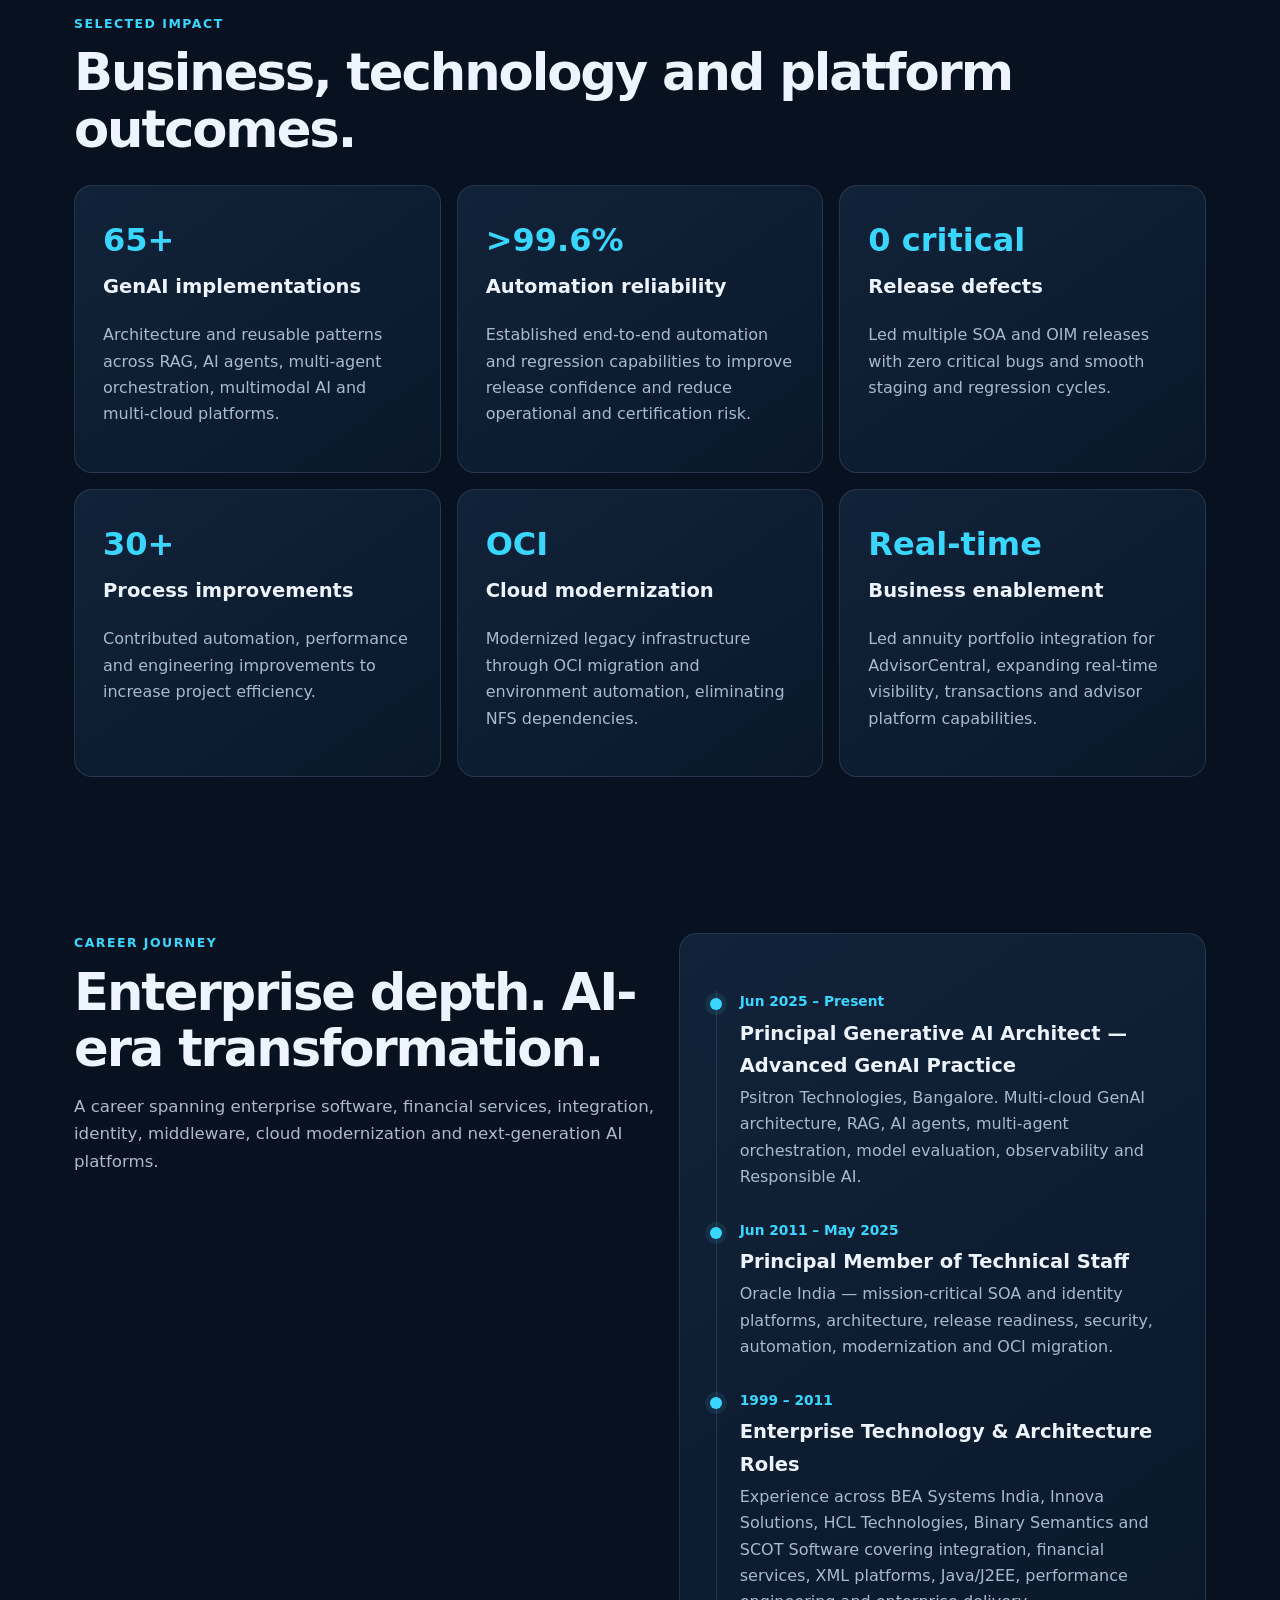
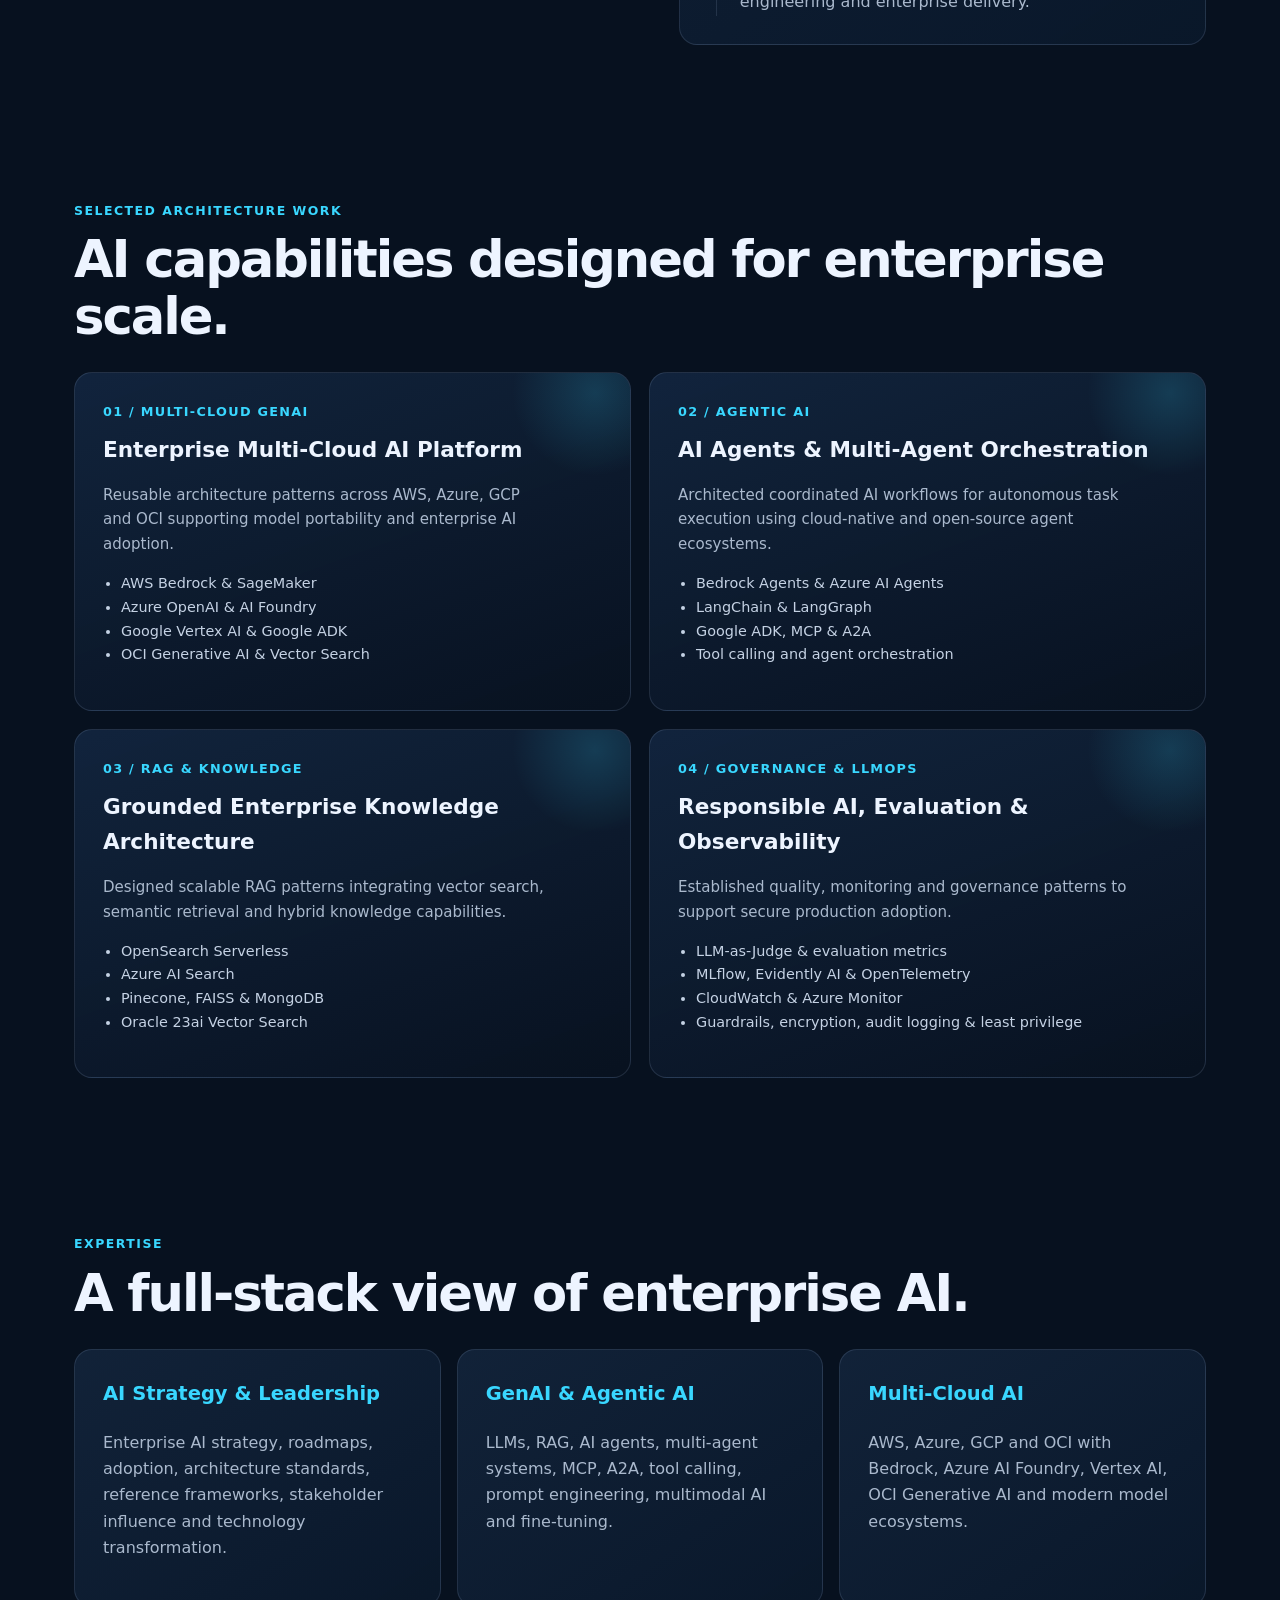
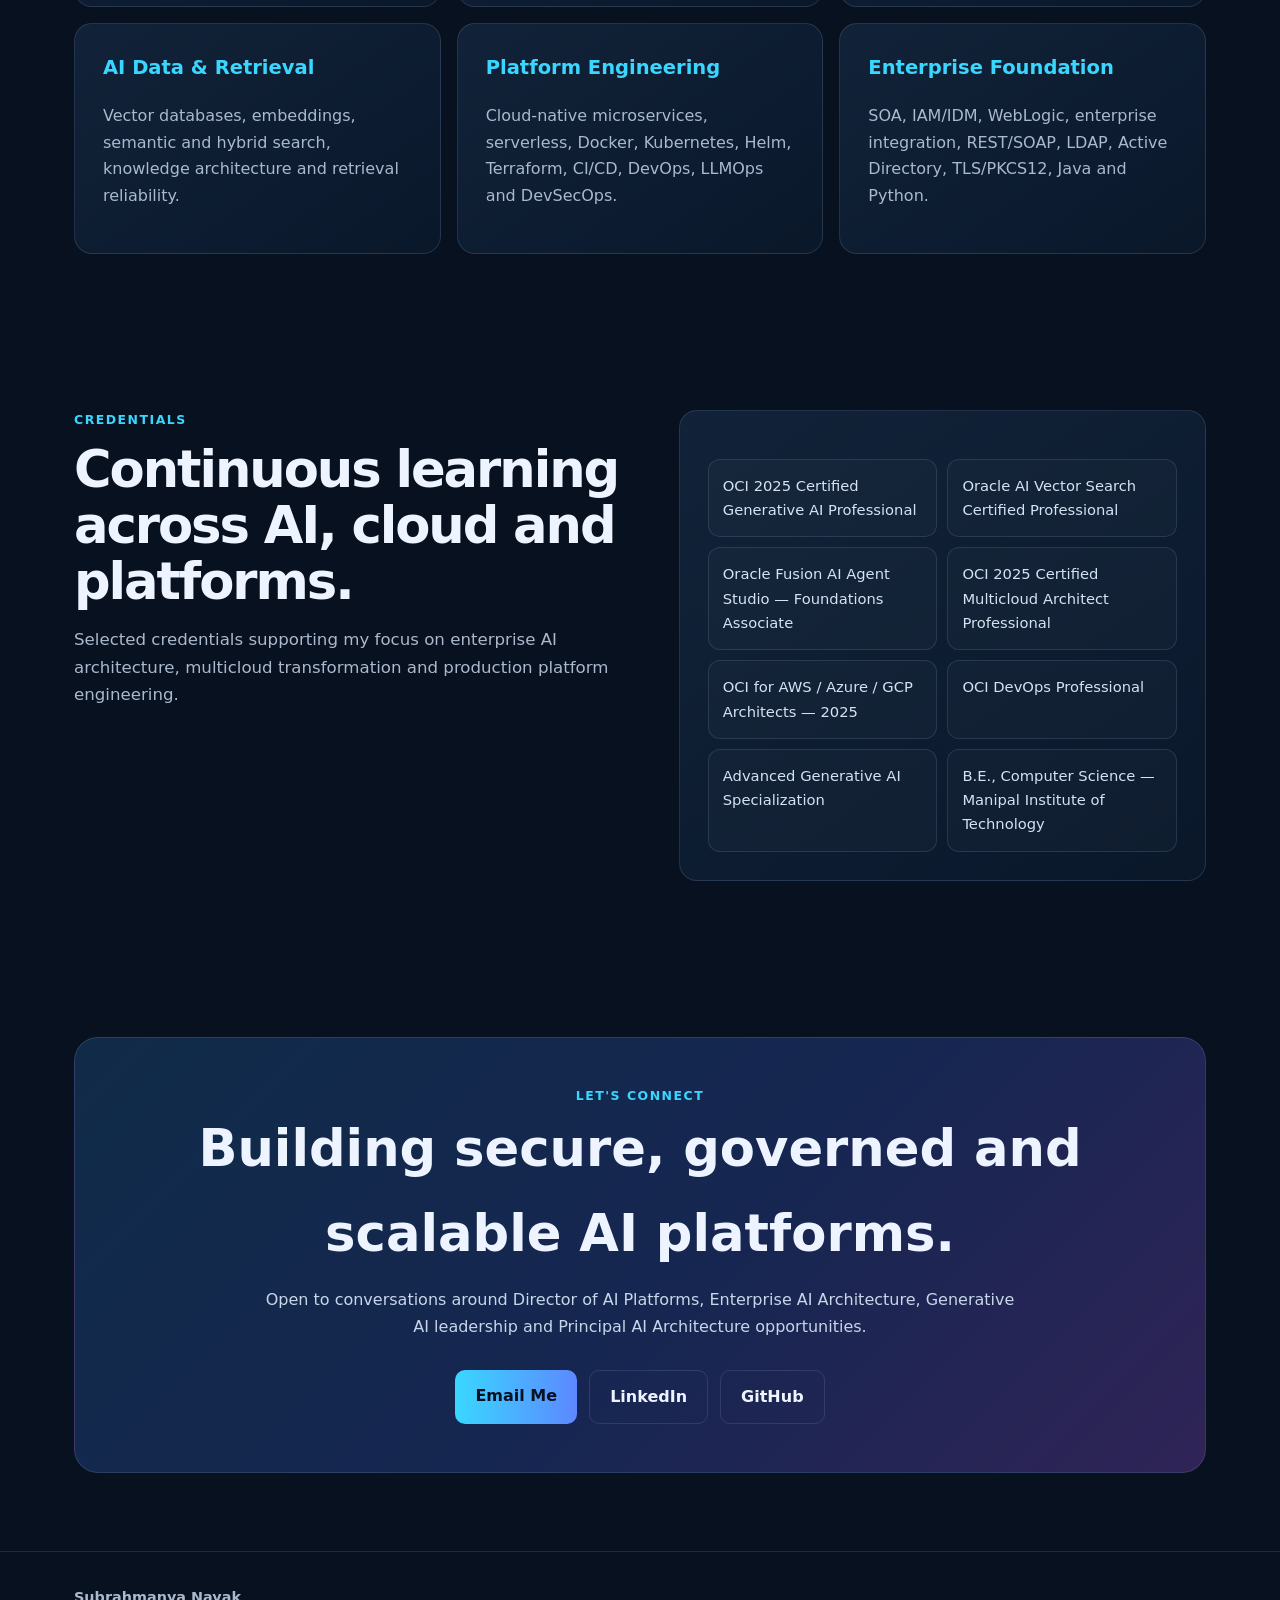
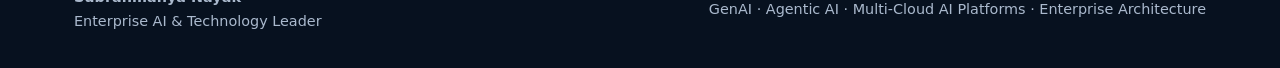
==== commit 3ed35c8e: "Add files via upload" ====
--- a/index.html
+++ b/index.html
@@ -1,9 +1,172 @@
-<!doctype html><html><head><meta charset="utf-8"><meta name="viewport" content="width=device-width,initial-scale=1"><title>AI Career Portfolio</title><link rel="stylesheet" href="style.css"></head><body><header><nav><a class="brand" href="index.html">AI Career Portfolio</a><div class="links">
-<a href="index.html">Overview</a><a href="director.html">Director Fit</a><a href="architect.html">Architect Fit</a><a href="analysis.html">Career Analysis</a></div></nav></header>
-<div class="hero"><div class="tag">ENTERPRISE AI • GENAI • AGENTIC AI • MULTI-CLOUD</div><h1>Enterprise AI & Technology Leadership</h1><p>A career positioning portfolio highlighting the strongest fit for Director of AI Platforms, Enterprise AI Architecture, and Principal Generative AI Architect opportunities.</p><a class="btn" href="director.html">Director Positioning</a><a class="btn" href="architect.html">Architect Positioning</a></div>
-<section><h2>Career Positioning</h2><div class="grid">
-<div class="card"><h3>25+ Years</h3><p class="muted">Enterprise architecture, mission-critical platforms, cloud modernization, integration and security leadership.</p></div>
-<div class="card"><h3>Modern AI</h3><p class="muted">Generative AI, Agentic AI, RAG, AI agents, multi-agent orchestration and Responsible AI.</p></div>
-<div class="card"><h3>Multi-Cloud</h3><p class="muted">AI platform expertise spanning AWS, Azure, GCP and OCI.</p></div>
+<!DOCTYPE html>
+<html lang="en">
+<head>
+<meta charset="UTF-8">
+<meta name="viewport" content="width=device-width, initial-scale=1.0">
+<meta name="description" content="Subrahmanya Nayak — Enterprise AI & Technology Leader specializing in Generative AI, Agentic AI, Multi-Cloud AI Platforms and Enterprise Architecture.">
+<title>Subrahmanya Nayak | Enterprise AI & Technology Leader</title>
+<style>
+:root{
+  --bg:#07111f;--bg2:#0b1728;--panel:#101f34;--panel2:#0d1a2d;
+  --text:#edf4ff;--muted:#aab9cd;--line:rgba(190,215,255,.13);
+  --cyan:#39d7ff;--blue:#5c8cff;--violet:#9b7bff;--green:#43e0aa;
+  --max:1180px;
+}
+*{box-sizing:border-box} html{scroll-behavior:smooth}
+body{margin:0;font-family:Inter,ui-sans-serif,system-ui,-apple-system,BlinkMacSystemFont,"Segoe UI",sans-serif;background:var(--bg);color:var(--text);line-height:1.65}
+a{color:inherit;text-decoration:none}.container{max-width:var(--max);margin:auto;padding:0 24px}
+nav{position:sticky;top:0;z-index:20;background:rgba(7,17,31,.88);backdrop-filter:blur(14px);border-bottom:1px solid var(--line)}
+.nav{height:72px;display:flex;align-items:center;justify-content:space-between;gap:20px}
+.brand{font-weight:800;letter-spacing:.02em}.brand span{color:var(--cyan)}
+.links{display:flex;gap:22px;font-size:.92rem;color:var(--muted)}.links a:hover{color:white}
+.hero{padding:105px 0 70px;background:radial-gradient(circle at 80% 10%,rgba(57,215,255,.16),transparent 27%),radial-gradient(circle at 15% 20%,rgba(155,123,255,.12),transparent 26%),linear-gradient(180deg,#081426 0%,#07111f 100%)}
+.kicker{display:inline-flex;gap:9px;align-items:center;color:var(--cyan);font-size:.82rem;font-weight:800;letter-spacing:.12em;text-transform:uppercase}
+.dot{width:8px;height:8px;border-radius:50%;background:var(--green);box-shadow:0 0 18px var(--green)}
+h1{font-size:clamp(2.7rem,6vw,5.8rem);line-height:1.02;letter-spacing:-.055em;max-width:1050px;margin:20px 0 22px}
+.gradient{background:linear-gradient(90deg,var(--cyan),#8fb2ff,var(--violet));-webkit-background-clip:text;background-clip:text;color:transparent}
+.hero p{max-width:850px;font-size:1.16rem;color:#c8d5e8}
+.actions{display:flex;flex-wrap:wrap;gap:12px;margin-top:30px}.btn{padding:13px 20px;border-radius:10px;font-weight:750;border:1px solid var(--line);display:inline-block}.btn.primary{background:linear-gradient(90deg,var(--cyan),#5d88ff);color:#06101e;border:0}.btn:hover{transform:translateY(-1px)}
+.stats{display:grid;grid-template-columns:repeat(4,1fr);gap:12px;margin-top:58px}.stat{background:rgba(255,255,255,.035);border:1px solid var(--line);padding:18px;border-radius:14px}.stat strong{font-size:1.75rem;display:block;color:white}.stat span{font-size:.84rem;color:var(--muted)}
+section{padding:78px 0}.eyebrow{color:var(--cyan);font-size:.78rem;font-weight:800;letter-spacing:.12em;text-transform:uppercase}.section-title{font-size:clamp(2rem,4vw,3.2rem);line-height:1.1;letter-spacing:-.04em;margin:10px 0 14px}.lead{color:var(--muted);max-width:850px;font-size:1.04rem}
+.grid2{display:grid;grid-template-columns:1.05fr .95fr;gap:22px}.card{background:linear-gradient(145deg,rgba(19,36,59,.92),rgba(10,24,43,.94));border:1px solid var(--line);border-radius:18px;padding:28px}.card h3{margin-top:0;font-size:1.22rem}.card p{color:var(--muted)}
+.pillbox{display:flex;flex-wrap:wrap;gap:9px}.pill{padding:8px 11px;border:1px solid var(--line);border-radius:999px;background:rgba(255,255,255,.025);font-size:.84rem;color:#c9d8ed}
+.impact{display:grid;grid-template-columns:repeat(3,1fr);gap:16px;margin-top:28px}.impact .card strong{display:block;font-size:2rem;color:var(--cyan);margin-bottom:4px}
+.timeline{position:relative;margin-top:28px}.timeline:before{content:"";position:absolute;left:8px;top:0;bottom:0;width:1px;background:var(--line)}.role{position:relative;padding:0 0 28px 32px}.role:before{content:"";position:absolute;left:2px;top:8px;width:12px;height:12px;border-radius:50%;background:var(--cyan);box-shadow:0 0 0 5px rgba(57,215,255,.09)}.role:last-child{padding-bottom:0}.role .date{color:var(--cyan);font-size:.86rem;font-weight:750}.role h3{margin:5px 0 3px}.role p{margin:0;color:var(--muted)}
+.projects{display:grid;grid-template-columns:repeat(2,1fr);gap:18px;margin-top:28px}.project{min-height:285px;padding:28px;border:1px solid var(--line);border-radius:18px;background:linear-gradient(160deg,rgba(19,38,64,.9),rgba(8,18,32,.98));position:relative;overflow:hidden}.project:after{content:"";position:absolute;width:180px;height:180px;border-radius:50%;right:-55px;top:-70px;background:radial-gradient(circle,rgba(57,215,255,.17),transparent 65%)}.project .num{color:var(--cyan);font-size:.8rem;font-weight:850;letter-spacing:.1em}.project h3{font-size:1.35rem;margin:10px 0}.project p{color:var(--muted);max-width:90%;font-size:.94rem}.project ul{padding-left:18px;color:#c5d2e4;font-size:.9rem}
+.skills{display:grid;grid-template-columns:repeat(3,1fr);gap:16px;margin-top:28px}.skills .card h3{color:var(--cyan)}
+.cert{display:grid;grid-template-columns:repeat(2,1fr);gap:10px;margin-top:20px}.cert div{padding:14px;border:1px solid var(--line);border-radius:12px;background:rgba(255,255,255,.025);color:#d6e2f2;font-size:.92rem}
+.cta{background:linear-gradient(135deg,#102b48,#162651 55%,#302457);border:1px solid var(--line);border-radius:24px;padding:48px;text-align:center}.cta h2{font-size:clamp(2rem,4vw,3.4rem);margin:0 0 12px}.cta p{color:#c7d6e9;max-width:750px;margin:0 auto 25px}
+footer{border-top:1px solid var(--line);padding:34px 0;color:var(--muted);font-size:.9rem}.footer{display:flex;justify-content:space-between;gap:20px;align-items:center}
+@media(max-width:850px){.links{display:none}.stats,.impact,.skills{grid-template-columns:repeat(2,1fr)}.grid2,.projects{grid-template-columns:1fr}}
+@media(max-width:560px){.hero{padding-top:78px}.stats,.impact,.skills,.cert{grid-template-columns:1fr}.container{padding:0 17px}.cta{padding:32px 20px}.footer{flex-direction:column;align-items:flex-start}}
+</style>
+</head>
+<body>
+<nav><div class="container nav">
+  <a class="brand" href="#home">SUBRAHMANYA <span>NAYAK</span></a>
+  <div class="links"><a href="#about">About</a><a href="#impact">Impact</a><a href="#experience">Experience</a><a href="#projects">AI Work</a><a href="#expertise">Expertise</a><a href="#contact">Contact</a></div>
+</div></nav>
+
+<header class="hero" id="home"><div class="container">
+  <div class="kicker"><span class="dot"></span> Enterprise AI & Technology Leadership</div>
+  <h1>Leading the transition from <span class="gradient">enterprise platforms</span> to <span class="gradient">production-grade AI.</span></h1>
+  <p>Enterprise AI and technology leader with 25+ years of experience spanning enterprise architecture, mission-critical platforms, cloud modernization, integration, identity and security, and Generative AI. Focused on GenAI, Agentic AI, multi-cloud AI platforms, governance, and scalable enterprise transformation.</p>
+  <div class="actions">
+    <a class="btn primary" href="#projects">Explore AI Architecture</a>
+    <a class="btn" href="#contact">Connect</a>
+  </div>
+  <div class="stats">
+    <div class="stat"><strong>25+</strong><span>Years in enterprise technology</span></div>
+    <div class="stat"><strong>65+</strong><span>GenAI implementations & solutions</span></div>
+    <div class="stat"><strong>&gt;99.6%</strong><span>Automation pass rate achieved</span></div>
+    <div class="stat"><strong>11+</strong><span>Recent AI, cloud & DevOps certifications</span></div>
+  </div>
+</div></header>
+
+<section id="about"><div class="container grid2">
+  <div>
+    <div class="eyebrow">Positioning</div>
+    <h2 class="section-title">AI strategy with enterprise architecture authority.</h2>
+    <p class="lead">I combine strategic AI leadership with hands-on architecture depth to define secure, governed and reusable AI capabilities. My background bridges modern LLM systems with decades of experience in integration, SOA, IAM/IDM, middleware, security, cloud platforms and large-scale production reliability.</p>
+  </div>
+  <div class="card">
+    <h3>Primary Leadership Focus</h3>
+    <div class="pillbox">
+      <span class="pill">Enterprise AI Strategy</span><span class="pill">GenAI & Agentic AI</span>
+      <span class="pill">AI Platform Architecture</span><span class="pill">Multi-Cloud Transformation</span>
+      <span class="pill">Technology Roadmaps</span><span class="pill">Responsible AI</span>
+      <span class="pill">AI Governance & Security</span><span class="pill">Architecture Standards</span>
+      <span class="pill">Executive Stakeholder Influence</span><span class="pill">LLMOps & DevSecOps</span>
+      <span class="pill">Platform Reliability</span><span class="pill">Technical Mentoring</span>
+    </div>
+  </div>
 </div></section>
-<section><h2>Best Overall Target</h2><div class="card"><h3>Director of AI Platforms & Enterprise AI Architecture</h3><p>Best leverages the combination of enterprise technology leadership, AI architecture, cloud transformation, governance, security and production-grade AI platform expertise.</p></div></section><footer>Career positioning portfolio based on the resume and career analysis discussed in this conversation.</footer></body></html>+
+<section id="impact"><div class="container">
+  <div class="eyebrow">Selected impact</div>
+  <h2 class="section-title">Business, technology and platform outcomes.</h2>
+  <div class="impact">
+    <div class="card"><strong>65+</strong><h3>GenAI implementations</h3><p>Architecture and reusable patterns across RAG, AI agents, multi-agent orchestration, multimodal AI and multi-cloud platforms.</p></div>
+    <div class="card"><strong>&gt;99.6%</strong><h3>Automation reliability</h3><p>Established end-to-end automation and regression capabilities to improve release confidence and reduce operational and certification risk.</p></div>
+    <div class="card"><strong>0 critical</strong><h3>Release defects</h3><p>Led multiple SOA and OIM releases with zero critical bugs and smooth staging and regression cycles.</p></div>
+    <div class="card"><strong>30+</strong><h3>Process improvements</h3><p>Contributed automation, performance and engineering improvements to increase project efficiency.</p></div>
+    <div class="card"><strong>OCI</strong><h3>Cloud modernization</h3><p>Modernized legacy infrastructure through OCI migration and environment automation, eliminating NFS dependencies.</p></div>
+    <div class="card"><strong>Real-time</strong><h3>Business enablement</h3><p>Led annuity portfolio integration for AdvisorCentral, expanding real-time visibility, transactions and advisor platform capabilities.</p></div>
+  </div>
+</div></section>
+
+<section id="experience"><div class="container grid2">
+  <div>
+    <div class="eyebrow">Career journey</div>
+    <h2 class="section-title">Enterprise depth. AI-era transformation.</h2>
+    <p class="lead">A career spanning enterprise software, financial services, integration, identity, middleware, cloud modernization and next-generation AI platforms.</p>
+  </div>
+  <div class="card">
+    <div class="timeline">
+      <div class="role"><div class="date">Jun 2025 – Present</div><h3>Principal Generative AI Architect — Advanced GenAI Practice</h3><p>Psitron Technologies, Bangalore. Multi-cloud GenAI architecture, RAG, AI agents, multi-agent orchestration, model evaluation, observability and Responsible AI.</p></div>
+      <div class="role"><div class="date">Jun 2011 – May 2025</div><h3>Principal Member of Technical Staff</h3><p>Oracle India — mission-critical SOA and identity platforms, architecture, release readiness, security, automation, modernization and OCI migration.</p></div>
+      <div class="role"><div class="date">1999 – 2011</div><h3>Enterprise Technology & Architecture Roles</h3><p>Experience across BEA Systems India, Innova Solutions, HCL Technologies, Binary Semantics and SCOT Software covering integration, financial services, XML platforms, Java/J2EE, performance engineering and enterprise delivery.</p></div>
+    </div>
+  </div>
+</div></section>
+
+<section id="projects"><div class="container">
+  <div class="eyebrow">Selected architecture work</div>
+  <h2 class="section-title">AI capabilities designed for enterprise scale.</h2>
+  <div class="projects">
+    <article class="project"><div class="num">01 / MULTI-CLOUD GENAI</div><h3>Enterprise Multi-Cloud AI Platform</h3><p>Reusable architecture patterns across AWS, Azure, GCP and OCI supporting model portability and enterprise AI adoption.</p><ul><li>AWS Bedrock & SageMaker</li><li>Azure OpenAI & AI Foundry</li><li>Google Vertex AI & Google ADK</li><li>OCI Generative AI & Vector Search</li></ul></article>
+    <article class="project"><div class="num">02 / AGENTIC AI</div><h3>AI Agents & Multi-Agent Orchestration</h3><p>Architected coordinated AI workflows for autonomous task execution using cloud-native and open-source agent ecosystems.</p><ul><li>Bedrock Agents & Azure AI Agents</li><li>LangChain & LangGraph</li><li>Google ADK, MCP & A2A</li><li>Tool calling and agent orchestration</li></ul></article>
+    <article class="project"><div class="num">03 / RAG & KNOWLEDGE</div><h3>Grounded Enterprise Knowledge Architecture</h3><p>Designed scalable RAG patterns integrating vector search, semantic retrieval and hybrid knowledge capabilities.</p><ul><li>OpenSearch Serverless</li><li>Azure AI Search</li><li>Pinecone, FAISS & MongoDB</li><li>Oracle 23ai Vector Search</li></ul></article>
+    <article class="project"><div class="num">04 / GOVERNANCE & LLMOPS</div><h3>Responsible AI, Evaluation & Observability</h3><p>Established quality, monitoring and governance patterns to support secure production adoption.</p><ul><li>LLM-as-Judge & evaluation metrics</li><li>MLflow, Evidently AI & OpenTelemetry</li><li>CloudWatch & Azure Monitor</li><li>Guardrails, encryption, audit logging & least privilege</li></ul></article>
+  </div>
+</div></section>
+
+<section id="expertise"><div class="container">
+  <div class="eyebrow">Expertise</div>
+  <h2 class="section-title">A full-stack view of enterprise AI.</h2>
+  <div class="skills">
+    <div class="card"><h3>AI Strategy & Leadership</h3><p>Enterprise AI strategy, roadmaps, adoption, architecture standards, reference frameworks, stakeholder influence and technology transformation.</p></div>
+    <div class="card"><h3>GenAI & Agentic AI</h3><p>LLMs, RAG, AI agents, multi-agent systems, MCP, A2A, tool calling, prompt engineering, multimodal AI and fine-tuning.</p></div>
+    <div class="card"><h3>Multi-Cloud AI</h3><p>AWS, Azure, GCP and OCI with Bedrock, Azure AI Foundry, Vertex AI, OCI Generative AI and modern model ecosystems.</p></div>
+    <div class="card"><h3>AI Data & Retrieval</h3><p>Vector databases, embeddings, semantic and hybrid search, knowledge architecture and retrieval reliability.</p></div>
+    <div class="card"><h3>Platform Engineering</h3><p>Cloud-native microservices, serverless, Docker, Kubernetes, Helm, Terraform, CI/CD, DevOps, LLMOps and DevSecOps.</p></div>
+    <div class="card"><h3>Enterprise Foundation</h3><p>SOA, IAM/IDM, WebLogic, enterprise integration, REST/SOAP, LDAP, Active Directory, TLS/PKCS12, Java and Python.</p></div>
+  </div>
+</div></section>
+
+<section><div class="container grid2">
+  <div>
+    <div class="eyebrow">Credentials</div>
+    <h2 class="section-title">Continuous learning across AI, cloud and platforms.</h2>
+    <p class="lead">Selected credentials supporting my focus on enterprise AI architecture, multicloud transformation and production platform engineering.</p>
+  </div>
+  <div class="card">
+    <div class="cert">
+      <div>OCI 2025 Certified Generative AI Professional</div>
+      <div>Oracle AI Vector Search Certified Professional</div>
+      <div>Oracle Fusion AI Agent Studio — Foundations Associate</div>
+      <div>OCI 2025 Certified Multicloud Architect Professional</div>
+      <div>OCI for AWS / Azure / GCP Architects — 2025</div>
+      <div>OCI DevOps Professional</div>
+      <div>Advanced Generative AI Specialization</div>
+      <div>B.E., Computer Science — Manipal Institute of Technology</div>
+    </div>
+  </div>
+</div></section>
+
+<section id="contact"><div class="container">
+  <div class="cta">
+    <div class="eyebrow">Let's connect</div>
+    <h2>Building secure, governed and scalable AI platforms.</h2>
+    <p>Open to conversations around Director of AI Platforms, Enterprise AI Architecture, Generative AI leadership and Principal AI Architecture opportunities.</p>
+    <div class="actions" style="justify-content:center">
+      <a class="btn primary" href="mailto:subbunayak2025@gmail.com">Email Me</a>
+      <a class="btn" href="https://www.linkedin.com/in/subrahmanya" target="_blank" rel="noopener">LinkedIn</a>
+      <a class="btn" href="https://github.com/subbunayak" target="_blank" rel="noopener">GitHub</a>
+    </div>
+  </div>
+</div></section>
+
+<footer><div class="container footer"><div><strong>Subrahmanya Nayak</strong><br>Enterprise AI & Technology Leader</div><div>GenAI · Agentic AI · Multi-Cloud AI Platforms · Enterprise Architecture</div></div></footer>
+</body>
+</html>
